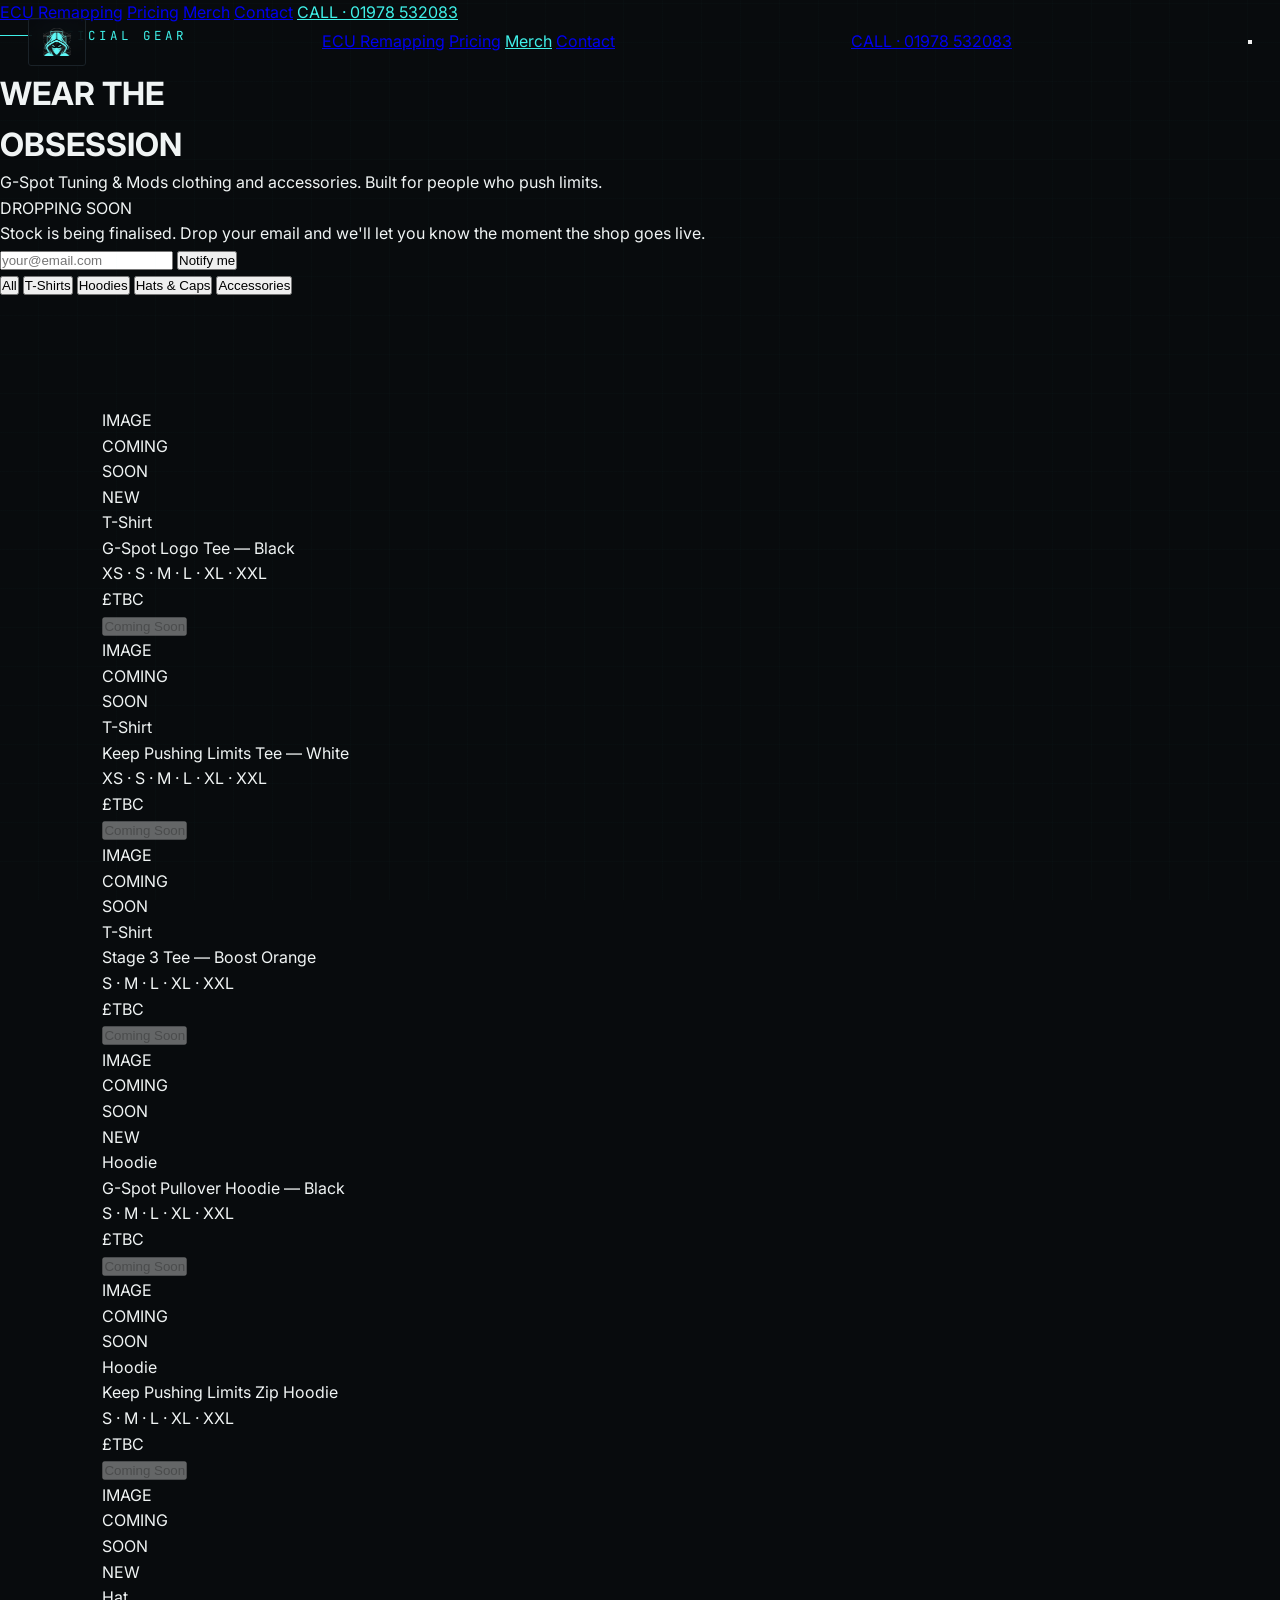
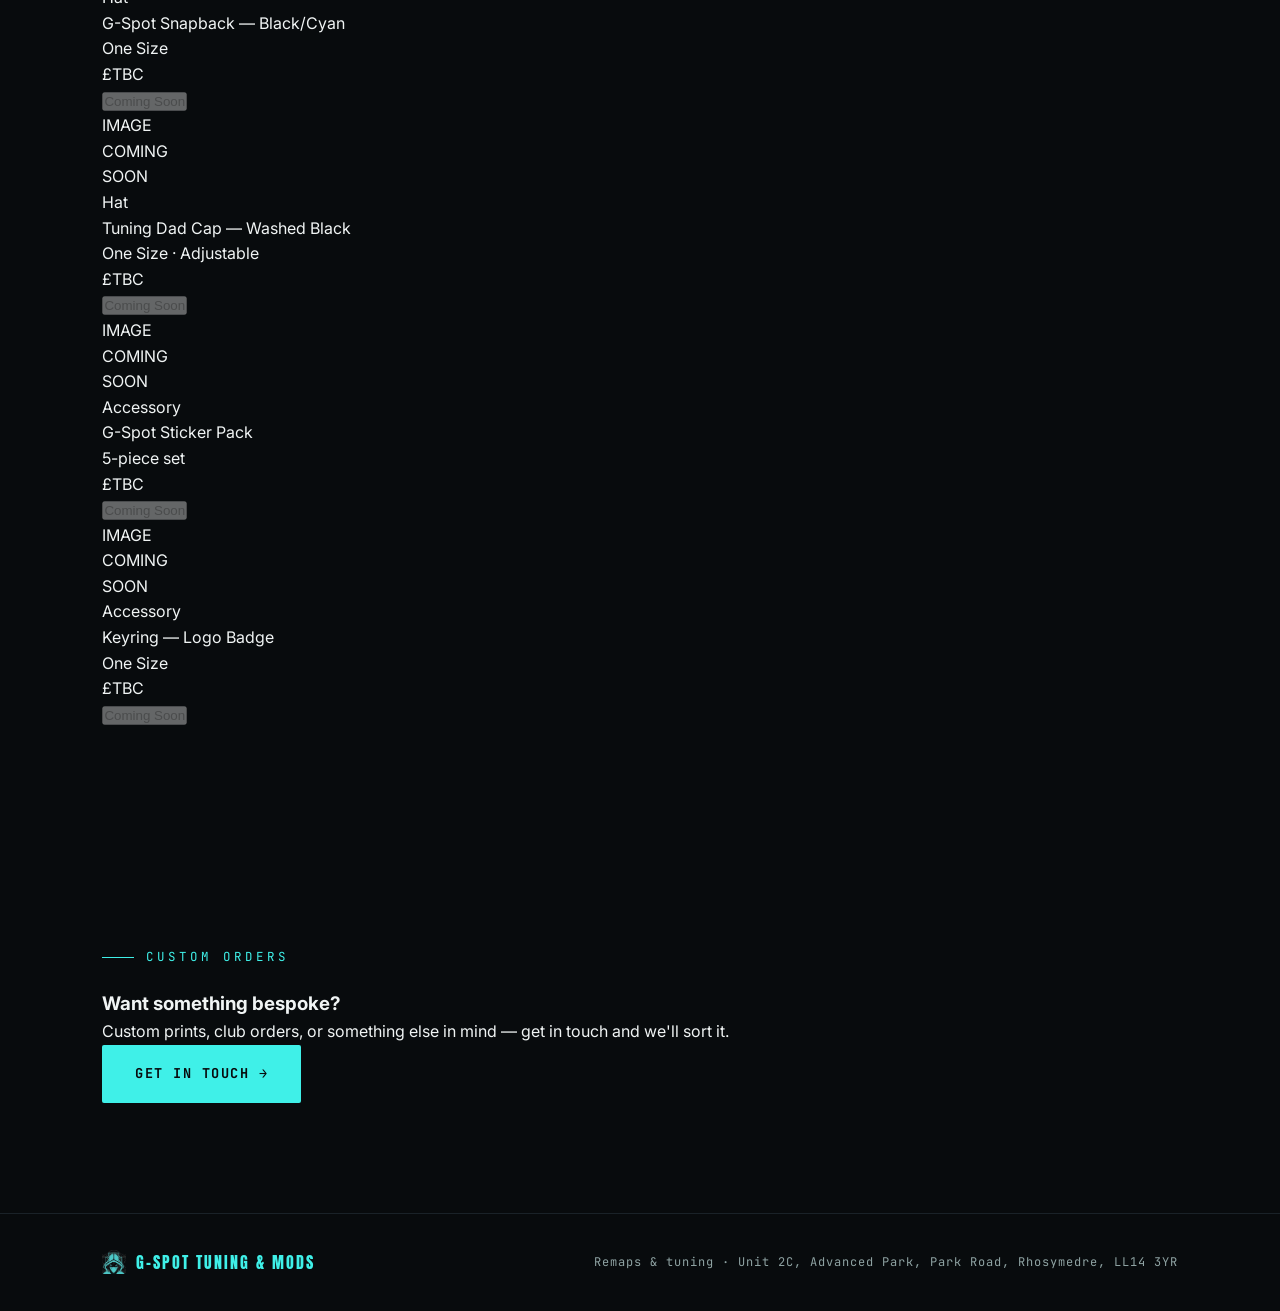
==== merch.html @ 0c3a31f1 "Front end update" ====
<!DOCTYPE html>
<html lang="en" class="">
<head>
<script>document.documentElement.classList.add('js');</script>
<meta charset="UTF-8">
<meta name="viewport" content="width=device-width, initial-scale=1.0">
<title>Merch — G-Spot Tuning & Mods</title>
<meta name="description" content="Official G-Spot Tuning & Mods clothing and accessories. T-shirts, hoodies, hats and more.">

<link rel="preconnect" href="https://fonts.googleapis.com">
<link rel="preconnect" href="https://fonts.gstatic.com" crossorigin>
<link href="https://fonts.googleapis.com/css2?family=Anton&family=JetBrains+Mono:wght@400;500;700&family=Inter:wght@400;500;600;700;800&display=swap" rel="stylesheet">

<link rel="stylesheet" href="assets/site.css">
</head>
<body>

<!-- Signature boost gauge -->
<div class="gauge-wrap" id="gauge">
  <svg viewBox="0 0 100 100">
    <circle class="gauge-track" cx="50" cy="50" r="42" stroke-dasharray="198 264" stroke-dashoffset="0" transform="rotate(135 50 50)"/>
    <circle class="gauge-fill" id="gaugeFill" cx="50" cy="50" r="42" stroke-dasharray="198 264" stroke-dashoffset="198" transform="rotate(135 50 50)"/>
    <text x="50" y="48" class="gauge-needle-label" id="gaugeLabel">0%</text>
    <text x="50" y="62" class="gauge-sub">SCROLL</text>
  </svg>
</div>

<!-- Top bar -->
<div class="topbar">
  <a href="index.html" class="mark"><img src="assets/logo-icon.png" alt=""><span class="word">G<span>-</span>SPOT</span></a>
  <nav class="topnav">
    <a href="remapping.html">ECU Remapping</a>
    <a href="index.html#pricing">Pricing</a>
    <a href="merch.html" style="color:var(--cyan)">Merch</a>
    <a href="index.html#contact">Contact</a>
  </nav>
  <a href="tel:01978532083" class="call">CALL · 01978 532083</a>
  <button class="burger" id="burger" aria-label="Menu" aria-expanded="false">
    <span></span><span></span><span></span>
  </button>
</div>
<nav class="mobile-menu" id="mobile-menu">
  <a href="remapping.html">ECU Remapping</a>
  <a href="index.html#pricing">Pricing</a>
  <a href="merch.html">Merch</a>
  <a href="index.html#contact">Contact</a>
  <a href="tel:01978532083" style="color:var(--cyan)">CALL · 01978 532083</a>
</nav>

<!-- Page hero -->
<header class="merch-hero">
  <div class="hero-bg"></div>
  <div class="hero-grid"></div>
  <div class="merch-hero-content">
    <div class="eyebrow">Official Gear</div>
    <h1>WEAR THE<br><span class="accent">OBSESSION</span></h1>
    <p>G-Spot Tuning &amp; Mods clothing and accessories. Built for people who push limits.</p>
  </div>
  <!-- Coming soon banner -->
  <div class="merch-coming-soon">
    <span class="cs-pill">DROPPING SOON</span>
    <p>Stock is being finalised. Drop your email and we'll let you know the moment the shop goes live.</p>
    <form class="cs-form" id="notifyForm">
      <input type="email" placeholder="your@email.com" required id="notifyEmail">
      <button type="submit">Notify me</button>
    </form>
    <p class="cs-confirm" id="csConfirm" style="display:none">✓ You're on the list.</p>
  </div>
</header>

<!-- Filter bar -->
<div class="merch-filters reveal">
  <button class="mf-btn active" data-filter="all">All</button>
  <button class="mf-btn" data-filter="tshirt">T-Shirts</button>
  <button class="mf-btn" data-filter="hoodie">Hoodies</button>
  <button class="mf-btn" data-filter="hat">Hats &amp; Caps</button>
  <button class="mf-btn" data-filter="accessory">Accessories</button>
</div>

<!-- Product grid -->
<section class="merch-grid-wrap">
  <div class="merch-grid">

    <!-- T-SHIRTS -->
    <div class="merch-card reveal" data-cat="tshirt">
      <div class="merch-img">
        <div class="merch-img-placeholder">
          <span>IMAGE<br>COMING<br>SOON</span>
        </div>
        <div class="merch-badge">NEW</div>
      </div>
      <div class="merch-info">
        <div class="merch-cat">T-Shirt</div>
        <div class="merch-name">G-Spot Logo Tee — Black</div>
        <div class="merch-sizes">XS · S · M · L · XL · XXL</div>
        <div class="merch-footer">
          <div class="merch-price">£TBC</div>
          <button class="merch-btn" disabled>Coming Soon</button>
        </div>
      </div>
    </div>

    <div class="merch-card reveal" data-cat="tshirt">
      <div class="merch-img">
        <div class="merch-img-placeholder">
          <span>IMAGE<br>COMING<br>SOON</span>
        </div>
      </div>
      <div class="merch-info">
        <div class="merch-cat">T-Shirt</div>
        <div class="merch-name">Keep Pushing Limits Tee — White</div>
        <div class="merch-sizes">XS · S · M · L · XL · XXL</div>
        <div class="merch-footer">
          <div class="merch-price">£TBC</div>
          <button class="merch-btn" disabled>Coming Soon</button>
        </div>
      </div>
    </div>

    <div class="merch-card reveal" data-cat="tshirt">
      <div class="merch-img">
        <div class="merch-img-placeholder">
          <span>IMAGE<br>COMING<br>SOON</span>
        </div>
      </div>
      <div class="merch-info">
        <div class="merch-cat">T-Shirt</div>
        <div class="merch-name">Stage 3 Tee — Boost Orange</div>
        <div class="merch-sizes">S · M · L · XL · XXL</div>
        <div class="merch-footer">
          <div class="merch-price">£TBC</div>
          <button class="merch-btn" disabled>Coming Soon</button>
        </div>
      </div>
    </div>

    <!-- HOODIES -->
    <div class="merch-card reveal" data-cat="hoodie">
      <div class="merch-img">
        <div class="merch-img-placeholder">
          <span>IMAGE<br>COMING<br>SOON</span>
        </div>
        <div class="merch-badge">NEW</div>
      </div>
      <div class="merch-info">
        <div class="merch-cat">Hoodie</div>
        <div class="merch-name">G-Spot Pullover Hoodie — Black</div>
        <div class="merch-sizes">S · M · L · XL · XXL</div>
        <div class="merch-footer">
          <div class="merch-price">£TBC</div>
          <button class="merch-btn" disabled>Coming Soon</button>
        </div>
      </div>
    </div>

    <div class="merch-card reveal" data-cat="hoodie">
      <div class="merch-img">
        <div class="merch-img-placeholder">
          <span>IMAGE<br>COMING<br>SOON</span>
        </div>
      </div>
      <div class="merch-info">
        <div class="merch-cat">Hoodie</div>
        <div class="merch-name">Keep Pushing Limits Zip Hoodie</div>
        <div class="merch-sizes">S · M · L · XL · XXL</div>
        <div class="merch-footer">
          <div class="merch-price">£TBC</div>
          <button class="merch-btn" disabled>Coming Soon</button>
        </div>
      </div>
    </div>

    <!-- HATS -->
    <div class="merch-card reveal" data-cat="hat">
      <div class="merch-img">
        <div class="merch-img-placeholder">
          <span>IMAGE<br>COMING<br>SOON</span>
        </div>
        <div class="merch-badge">NEW</div>
      </div>
      <div class="merch-info">
        <div class="merch-cat">Hat</div>
        <div class="merch-name">G-Spot Snapback — Black/Cyan</div>
        <div class="merch-sizes">One Size</div>
        <div class="merch-footer">
          <div class="merch-price">£TBC</div>
          <button class="merch-btn" disabled>Coming Soon</button>
        </div>
      </div>
    </div>

    <div class="merch-card reveal" data-cat="hat">
      <div class="merch-img">
        <div class="merch-img-placeholder">
          <span>IMAGE<br>COMING<br>SOON</span>
        </div>
      </div>
      <div class="merch-info">
        <div class="merch-cat">Hat</div>
        <div class="merch-name">Tuning Dad Cap — Washed Black</div>
        <div class="merch-sizes">One Size · Adjustable</div>
        <div class="merch-footer">
          <div class="merch-price">£TBC</div>
          <button class="merch-btn" disabled>Coming Soon</button>
        </div>
      </div>
    </div>

    <!-- ACCESSORIES -->
    <div class="merch-card reveal" data-cat="accessory">
      <div class="merch-img">
        <div class="merch-img-placeholder">
          <span>IMAGE<br>COMING<br>SOON</span>
        </div>
      </div>
      <div class="merch-info">
        <div class="merch-cat">Accessory</div>
        <div class="merch-name">G-Spot Sticker Pack</div>
        <div class="merch-sizes">5-piece set</div>
        <div class="merch-footer">
          <div class="merch-price">£TBC</div>
          <button class="merch-btn" disabled>Coming Soon</button>
        </div>
      </div>
    </div>

    <div class="merch-card reveal" data-cat="accessory">
      <div class="merch-img">
        <div class="merch-img-placeholder">
          <span>IMAGE<br>COMING<br>SOON</span>
        </div>
      </div>
      <div class="merch-info">
        <div class="merch-cat">Accessory</div>
        <div class="merch-name">Keyring — Logo Badge</div>
        <div class="merch-sizes">One Size</div>
        <div class="merch-footer">
          <div class="merch-price">£TBC</div>
          <button class="merch-btn" disabled>Coming Soon</button>
        </div>
      </div>
    </div>

  </div>
</section>

<!-- Bottom CTA -->
<section class="merch-cta-strip reveal">
  <div class="merch-cta-inner">
    <div>
      <div class="eyebrow">Custom orders</div>
      <h3>Want something <span class="accent">bespoke?</span></h3>
      <p>Custom prints, club orders, or something else in mind — get in touch and we'll sort it.</p>
    </div>
    <a href="index.html#contact" class="btn btn-primary">Get in touch →</a>
  </div>
</section>

<footer>
  <div class="mark"><img src="assets/logo-icon.png" alt="">G-SPOT TUNING &amp; MODS</div>
  <div>Remaps &amp; tuning · Unit 2C, Advanced Park, Park Road, Rhosymedre, LL14 3YR</div>
</footer>

<script src="assets/site.js"></script>
<script>
  // Filter buttons
  const filterBtns = document.querySelectorAll('.mf-btn');
  const cards = document.querySelectorAll('.merch-card');
  filterBtns.forEach(btn => {
    btn.addEventListener('click', () => {
      filterBtns.forEach(b => b.classList.remove('active'));
      btn.classList.add('active');
      const f = btn.dataset.filter;
      cards.forEach(card => {
        card.style.display = (f === 'all' || card.dataset.cat === f) ? '' : 'none';
      });
    });
  });

  // Notify form
  const form = document.getElementById('notifyForm');
  if(form){
    form.addEventListener('submit', e => {
      e.preventDefault();
      form.style.display = 'none';
      document.getElementById('csConfirm').style.display = 'block';
    });
  }
</script>
</body>
</html>
---- assets/site.css ----
:root{
    --void:#080b0d;
    --panel:#0e1419;
    --panel-edge:#1a2228;
    --cyan:#3ff0e8;
    --cyan-dim:#1f4d4a;
    --boost:#ff4429;
    --ink:#f0f4f4;
    --ink-dim:#8fa3a3;
    --display: 'Anton', sans-serif;
    --body: 'Inter', sans-serif;
    --mono: 'JetBrains Mono', monospace;
  }

  *{ margin:0; padding:0; box-sizing:border-box; }

  html{ scroll-behavior:smooth; }

  body{
    background:var(--void);
    color:var(--ink);
    font-family:var(--body);
    line-height:1.6;
    overflow-x:hidden;
  }

  /* ===== Boost gauge — fixed, signature element ===== */
  .gauge-wrap{
    position:fixed;
    top:50%;
    right:24px;
    transform:translateY(-50%);
    width:88px;
    height:88px;
    z-index:50;
    pointer-events:none;
    opacity:0;
    transition:opacity .6s ease;
  }
  .gauge-wrap.show{ opacity:1; }
  .gauge-wrap svg{ width:100%; height:100%; }
  .gauge-track{ fill:none; stroke:var(--panel-edge); stroke-width:6; }
  .gauge-fill{ fill:none; stroke:var(--cyan); stroke-width:6; stroke-linecap:round;
    transition: stroke-dashoffset .25s linear, stroke .25s linear; }
  .gauge-needle-label{
    fill:var(--ink); font-family:var(--mono); font-size:14px; font-weight:700;
    text-anchor:middle; dominant-baseline:central;
  }
  .gauge-sub{
    fill:var(--ink-dim); font-family:var(--mono); font-size:6px;
    text-anchor:middle; letter-spacing:1px;
  }
  @media (max-width:880px){ .gauge-wrap{ display:none; } }

  /* ===== Top bar — logo + status chip only, nav links removed ===== */
  .topbar{
    position:fixed; top:0; left:0; right:0; z-index:100;
    display:flex; align-items:center; justify-content:space-between;
    padding:18px 28px;
    pointer-events:none; /* children opt back in */
  }
  .topbar .mark{
    font-family:var(--display);
    font-size:1.1rem;
    letter-spacing:1px;
    color:var(--ink);
    text-decoration:none;
    display:flex;
    align-items:center;
    justify-content:center;
    gap:0;
    pointer-events:auto;
    background:rgba(8,11,13,.78);
    border:1px solid var(--panel-edge);
    backdrop-filter:blur(10px);
    border-radius:3px;
    padding:9px 14px;
  }
  .topbar .mark img{
    width:28px;
    height:28px;
    display:block;
    flex-shrink:0;
  }
  .topbar .mark .word{ display:none; }

  .status-chip{
    pointer-events:auto;
    display:flex;
    align-items:center;
    gap:10px;
    background:rgba(8,11,13,.78);
    border:1px solid var(--panel-edge);
    backdrop-filter:blur(10px);
    border-radius:3px;
    padding:9px 16px;
    font-family:var(--mono);
    font-size:.72rem;
    letter-spacing:.5px;
    color:var(--ink-dim);
    white-space:nowrap;
  }
  .status-chip .dot{
    width:7px; height:7px; border-radius:50%;
    background:var(--cyan);
    box-shadow:0 0 8px var(--cyan);
    flex-shrink:0;
  }
  .status-chip strong{ color:var(--ink); font-weight:600; }
  @media (max-width:640px){
    .status-chip .full{ display:none; }
  }

  /* ===== Explore pill — fixed bottom-center trigger ===== */
  .explore-pill{
    position:fixed;
    bottom:28px;
    left:50%;
    transform:translateX(-50%);
    z-index:210;
    display:flex;
    align-items:center;
    gap:14px;
    background:var(--cyan);
    color:var(--void);
    border:none;
    font-family:var(--mono);
    font-weight:700;
    font-size:.82rem;
    letter-spacing:1.5px;
    text-transform:uppercase;
    padding:15px 14px 15px 24px;
    border-radius:2px;
    cursor:pointer;
    transition:background .2s ease, transform .2s ease;
  }
  .explore-pill:hover{ background:#7ffaf4; }
  .explore-pill .ico{
    width:30px; height:30px;
    display:flex; align-items:center; justify-content:center;
    background:rgba(8,11,13,.15);
    border-radius:1px;
    flex-shrink:0;
  }
  .explore-pill .ico svg{ width:16px; height:16px; }
  .explore-pill .ico .icon-close{ display:none; }
  body.nav-open .explore-pill{ background:var(--ink); }
  body.nav-open .explore-pill .ico{ background:rgba(8,11,13,.08); }
  body.nav-open .explore-pill .icon-bars{ display:none; }
  body.nav-open .explore-pill .icon-close{ display:block; }
  body.nav-open .explore-pill .pill-label-open{ display:none; }
  body.nav-open .explore-pill .pill-label-close{ display:inline; }
  .explore-pill .pill-label-close{ display:none; }

  .explore-call{
    position:fixed;
    bottom:28px;
    right:28px;
    z-index:200;
    font-family:var(--mono);
    font-size:.78rem;
    color:var(--ink-dim);
    text-decoration:none;
    letter-spacing:.5px;
    border-bottom:1px solid transparent;
    transition:.2s;
    pointer-events:auto;
  }
  .explore-call:hover{ color:var(--cyan); border-color:var(--cyan); }
  body.nav-open .explore-call{ opacity:0; pointer-events:none; }

  @media (max-width:640px){
    .explore-call{ display:none; }
    .explore-pill{ bottom:0; left:0; right:0; transform:none; width:100%;
      border-radius:0; justify-content:space-between; padding:20px 24px; }
  }

  /* ===== Explore overlay — full-screen dashboard nav ===== */
  .explore-overlay{
    position:fixed; inset:0; z-index:200;
    background:rgba(8,11,13,.4);
    backdrop-filter:blur(18px) saturate(1.1);
    opacity:0;
    visibility:hidden;
    transition:opacity .4s ease, visibility .4s ease;
    overflow-y:auto;
    padding:100px 8vw 120px;
  }
  body.nav-open .explore-overlay{ opacity:1; visibility:visible; }
  body.nav-open{ overflow:hidden; }

  .explore-grid{
    max-width:1180px;
    margin:0 auto;
    display:grid;
    grid-template-columns: 1.6fr 1fr;
    gap:18px;
  }
  .explore-main{
    display:grid;
    grid-template-rows:auto auto;
    gap:18px;
  }
  .explore-card{
    position:relative;
    border:1px solid var(--panel-edge);
    border-radius:4px;
    overflow:hidden;
    text-decoration:none;
    display:block;
    min-height:260px;
    background:var(--panel);
    transform:translateY(18px);
    opacity:0;
    transition:transform .4s ease, opacity .4s ease, border-color .25s ease;
  }
  body.nav-open .explore-card{ transform:translateY(0); opacity:1; }
  .explore-card:nth-child(1){ transition-delay:.05s; }
  .explore-card:nth-child(2){ transition-delay:.12s; }
  .explore-card .bg{
    position:absolute; inset:0;
    background-size:cover;
    background-position:center;
    filter:grayscale(.25) contrast(1.05) brightness(.75);
    transition:transform .5s ease, filter .3s ease;
  }
  .explore-card:hover .bg{ transform:scale(1.05); filter:grayscale(.1) brightness(.65); }
  .explore-card::after{
    content:'';
    position:absolute; inset:0;
    background:linear-gradient(180deg, rgba(8,11,13,.1) 30%, rgba(8,11,13,.92));
  }
  .explore-card-body{
    position:absolute; left:0; right:0; bottom:0; z-index:2;
    padding:26px 28px;
  }
  .explore-card-tag{
    font-family:var(--mono); font-size:.68rem; letter-spacing:2px;
    color:var(--cyan); text-transform:uppercase; margin-bottom:8px; display:block;
  }
  .explore-card h3{
    font-family:var(--display); font-size:1.7rem; text-transform:uppercase;
    letter-spacing:.5px; line-height:1.05; margin-bottom:8px;
    display:flex; align-items:center; gap:10px;
  }
  .explore-card h3 svg{ width:18px; height:18px; flex-shrink:0; opacity:.85; }
  .explore-card p{ color:var(--ink-dim); font-size:.88rem; max-width:380px; }
  .explore-card.primary{ min-height:340px; }
  .explore-card.primary h3{ font-size:2.1rem; }

  .explore-row{
    display:grid;
    grid-template-columns:1fr 1fr;
    gap:18px;
  }

  .explore-side{
    display:flex;
    flex-direction:column;
    gap:18px;
  }
  .explore-social{
    display:flex; gap:10px;
  }
  .explore-social a{
    width:42px; height:42px;
    border:1px solid var(--panel-edge);
    border-radius:3px;
    display:flex; align-items:center; justify-content:center;
    color:var(--ink-dim);
    text-decoration:none;
    transition:.2s;
  }
  .explore-social a svg{ width:18px; height:18px; }
  .explore-social a:hover{ color:var(--cyan); border-color:var(--cyan-dim); }

  .explore-info-card{
    border:1px solid var(--panel-edge);
    background:var(--panel);
    border-radius:4px;
    padding:22px 24px;
    flex:1;
    transform:translateY(18px);
    opacity:0;
    transition:transform .4s ease, opacity .4s ease;
  }
  body.nav-open .explore-info-card{ transform:translateY(0); opacity:1; transition-delay:.18s; }
  .explore-info-card .eyebrow-sm{
    font-family:var(--mono); font-size:.68rem; letter-spacing:2px;
    color:var(--ink-dim); text-transform:uppercase; margin-bottom:10px; display:block;
  }
  .explore-info-card h4{
    font-family:var(--display); font-size:1.3rem; text-transform:uppercase;
    margin-bottom:10px; letter-spacing:.3px;
  }
  .explore-info-card p{ color:var(--ink-dim); font-size:.85rem; margin-bottom:18px; }
  .explore-info-card .btn-primary{
    width:100%; justify-content:center; padding:13px 0; font-size:.78rem;
  }

  .explore-quicklinks{
    display:grid;
    grid-template-columns:repeat(3, 1fr);
    gap:10px;
    transform:translateY(18px);
    opacity:0;
    transition:transform .4s ease, opacity .4s ease;
    transition-delay:.24s;
  }
  body.nav-open .explore-quicklinks{ transform:translateY(0); opacity:1; }
  .explore-quicklinks a{
    border:1px solid var(--panel-edge);
    background:var(--panel);
    border-radius:3px;
    padding:16px 14px;
    text-decoration:none;
    color:var(--ink);
    font-family:var(--mono);
    font-size:.74rem;
    letter-spacing:.5px;
    text-transform:uppercase;
    display:flex; flex-direction:column; gap:10px;
    transition:.2s;
  }
  .explore-quicklinks a svg{ width:18px; height:18px; color:var(--cyan); }
  .explore-quicklinks a:hover{ border-color:var(--cyan-dim); background:#121a20; }

  @media (max-width:880px){
    .explore-overlay{ padding:90px 6vw 140px; }
    .explore-grid{ grid-template-columns:1fr; }
    .explore-row{ grid-template-columns:1fr; }
    .explore-card{ min-height:200px; }
    .explore-card.primary{ min-height:240px; }
  }

  @media (prefers-reduced-motion: reduce){
    .explore-card, .explore-info-card, .explore-quicklinks{ transition:none !important; transform:none !important; opacity:1 !important; }
  }

  /* ===== Hero ===== */
  .hero{
    position:relative;
    min-height:100vh;
    display:flex;
    align-items:center;
    padding:120px 8vw 80px;
    overflow:hidden;
  }
  .hero-bg{
    position:absolute; inset:0;
    background-image:url('assets/hero-skyline.jpg');
    background-size:180%;
    background-position:75% 70%;
    opacity:.22;
    filter:grayscale(.3) contrast(1.1) brightness(.9);
  }
  .hero::after{
    content:'';
    position:absolute; inset:0;
    background:linear-gradient(100deg, var(--void) 38%, rgba(8,11,13,.55) 62%, rgba(8,11,13,.15) 100%);
  }
  .hero-grid{
    position:absolute; inset:0;
    background-image:
      repeating-linear-gradient(0deg, transparent, transparent 38px, rgba(63,240,232,.025) 39px),
      repeating-linear-gradient(90deg, transparent, transparent 38px, rgba(63,240,232,.025) 39px);
    pointer-events:none;
  }
  .hero-mark{
    position:absolute;
    bottom:-8%;
    right:-4%;
    width:min(34vw, 420px);
    height:min(34vw, 420px);
    opacity:.06;
    z-index:1;
    pointer-events:none;
  }
  @media (max-width:880px){ .hero-mark{ display:none; } }

  /* ===== Speed lines — motion signature ===== */
  .speed-lines{
    position:absolute;
    inset:0;
    overflow:hidden;
    pointer-events:none;
    z-index:1;
  }
  .speed-line{
    position:absolute;
    height:1px;
    width:140px;
    background:linear-gradient(90deg, transparent, var(--cyan), transparent);
    opacity:0;
    animation: streak 3.2s ease-in infinite;
  }
  .speed-line.fast{ animation-duration: 1.8s; background:linear-gradient(90deg, transparent, var(--boost), transparent); }
  .speed-line.slow{ animation-duration: 4.6s; width:220px; }

  @keyframes streak{
    0%{ transform:translateX(-200px); opacity:0; }
    8%{ opacity:.55; }
    35%{ opacity:.25; }
    60%{ opacity:0; }
    100%{ transform:translateX(calc(100vw + 200px)); opacity:0; }
  }

  @media (prefers-reduced-motion: reduce){
    .speed-line{ display:none; }
  }
  .hero-content{ position:relative; z-index:2; max-width:680px; }
  .eyebrow{
    font-family:var(--mono);
    font-size:.78rem;
    letter-spacing:4px;
    color:var(--cyan);
    text-transform:uppercase;
    display:flex; align-items:center; gap:12px;
    margin-bottom:22px;
  }
  .eyebrow::before{
    content:'';
    display:inline-block;
    width:32px; height:1px;
    background:var(--cyan);
  }
  .hero h1{
    font-family:var(--display);
    font-size:clamp(3.2rem, 9vw, 7rem);
    line-height:0.98;
    letter-spacing:1px;
    text-transform:uppercase;
    margin-bottom:24px;
  }
  .hero h1 .accent{ color:var(--cyan); }
  .hero p{
    font-size:1.05rem;
    color:var(--ink-dim);
    max-width:480px;
    margin-bottom:38px;
  }
  .hero-ctas{ display:flex; gap:16px; flex-wrap:wrap; }
  .btn{
    font-family:var(--mono);
    font-weight:700;
    font-size:.85rem;
    letter-spacing:1.5px;
    text-transform:uppercase;
    padding:17px 32px;
    border-radius:2px;
    text-decoration:none;
    display:inline-flex;
    align-items:center;
    gap:10px;
    transition:.2s;
    border:1px solid transparent;
  }
  .btn-primary{ background:var(--cyan); color:var(--void); }
  .btn-primary:hover{ background:#7ffaf4; transform:translateY(-2px); }
  .btn-ghost{ border-color:rgba(240,244,244,.2); color:var(--ink); }
  .btn-ghost:hover{ border-color:var(--cyan); color:var(--cyan); }

  .hero-readout{
    position:absolute; bottom:48px; left:8vw; z-index:2;
    display:flex; gap:36px; flex-wrap:wrap;
  }
  .readout-item{ font-family:var(--mono); }
  .readout-item .num{ font-size:1.6rem; color:var(--cyan); font-weight:700; display:block; margin-bottom:4px; }
  .readout-item .lbl{ font-size:.7rem; color:var(--ink-dim); letter-spacing:2px; text-transform:uppercase; display:block; }

  @media (max-width:720px){
    .hero{ padding:100px 6vw 60px; align-items:flex-start; padding-top:140px;}
    .hero-readout{ position:static; margin-top:48px; left:0; }
  }

  /* ===== Section frame ===== */
  section{ position:relative; padding:110px 8vw; }
  .section-head{ margin-bottom:64px; max-width:640px; }
  .section-head .eyebrow{ margin-bottom:18px; }
  .section-head h2{
    font-family:var(--display);
    font-size:clamp(2.2rem, 5vw, 4rem);
    text-transform:uppercase;
    line-height:1.05;
    letter-spacing:.5px;
  }
  .section-head h2 .accent{ color:var(--cyan); }
  .section-head .lede{
    margin-top:18px;
    color:var(--ink-dim);
    font-size:1.02rem;
    max-width:540px;
  }

  /* ===== Divider — diagonal tick, echoing the brand artwork ===== */
  .divider{
    height:64px;
    width:100%;
    position:relative;
    overflow:hidden;
  }
  .divider svg{ width:100%; height:100%; display:block; }
  .divider polyline{
    animation: chevron-pulse 2.4s ease-in-out infinite;
  }
  .divider polyline:nth-child(3){ animation-delay:.15s; }
  .divider polyline:nth-child(4){ animation-delay:.3s; }
  @keyframes chevron-pulse{
    0%, 100%{ transform:translateX(0); }
    50%{ transform:translateX(10px); }
  }
  @media (prefers-reduced-motion: reduce){
    .divider polyline{ animation:none; }
  }

  /* ===== Services — dyno sheet ===== */
  .dyno-sheet{
    border:1px solid var(--panel-edge);
    background:var(--panel);
    border-radius:4px;
    overflow:hidden;
  }
  .dyno-row{
    display:grid;
    grid-template-columns:1fr auto;
    align-items:baseline;
    gap:24px;
    padding:26px 32px;
    border-bottom:1px dashed var(--panel-edge);
    transition: padding-left .25s ease, background .25s ease;
  }
  .dyno-row:hover{
    padding-left:44px;
    background:rgba(63,240,232,.03);
  }
  .dyno-row:last-child{ border-bottom:none; }
  .dyno-row .label{
    font-size:1.05rem;
    font-weight:600;
  }
  .dyno-row .label small{
    display:block;
    font-family:var(--mono);
    font-size:.75rem;
    color:var(--ink-dim);
    font-weight:400;
    margin-top:4px;
    letter-spacing:.5px;
  }
  .dyno-row .price{
    font-family:var(--mono);
    font-size:1.4rem;
    font-weight:700;
    color:var(--cyan);
    white-space:nowrap;
  }
  .dyno-row.featured{
    background:linear-gradient(90deg, rgba(63,240,232,.06), transparent);
    position:relative;
  }
  .dyno-row.featured::before{
    content:'BEST VALUE';
    position:absolute;
    top:-1px; right:32px;
    font-family:var(--mono);
    font-size:.62rem;
    letter-spacing:2px;
    color:var(--void);
    background:var(--cyan);
    padding:4px 10px;
    border-radius:0 0 3px 3px;
  }
  .dyno-row.featured .price{ color:var(--boost); }
  .dyno-row.note .label{ font-style:italic; color:var(--ink-dim); font-weight:400; }
  .dyno-row.note .price{ color:var(--ink-dim); font-size:1rem; }

  .services-foot{
    margin-top:24px;
    font-family:var(--mono);
    font-size:.8rem;
    color:var(--ink-dim);
    letter-spacing:.5px;
  }
  .services-foot strong{ color:var(--cyan); }

  /* ===== Vehicle Finder / Viezu partner section ===== */
  .finder-grid{
    display:grid;
    grid-template-columns: 1fr 1.15fr;
    gap:48px;
    align-items:start;
  }
  .finder-intro .badge-row{
    display:flex;
    align-items:center;
    gap:12px;
    margin-bottom:20px;
  }
  .finder-intro .badge-row img{ width:36px; height:36px; opacity:.9; }
  .finder-intro .badge-row .partner-tag{
    font-family:var(--mono);
    font-size:.72rem;
    letter-spacing:1.5px;
    color:var(--cyan);
    text-transform:uppercase;
    border:1px solid var(--cyan-dim);
    padding:5px 12px;
    border-radius:2px;
  }
  .finder-intro p{ color:var(--ink-dim); margin-bottom:16px; font-size:.98rem; max-width:480px; }
  .finder-trust{
    display:grid;
    grid-template-columns:repeat(2, 1fr);
    gap:14px;
    margin-top:28px;
  }
  .finder-trust .trust-item{
    border:1px solid var(--panel-edge);
    border-radius:3px;
    padding:14px 16px;
    font-family:var(--mono);
    font-size:.78rem;
    color:var(--ink-dim);
    line-height:1.5;
  }
  .finder-trust .trust-item strong{
    display:block;
    color:var(--ink);
    font-family:var(--body);
    font-size:.92rem;
    font-weight:600;
    margin-bottom:2px;
  }

  .finder-card{
    background:var(--panel);
    border:1px solid var(--panel-edge);
    border-radius:4px;
    padding:36px;
  }
  .finder-card .finder-head{
    display:flex;
    justify-content:space-between;
    align-items:baseline;
    margin-bottom:24px;
    gap:12px;
    flex-wrap:wrap;
  }
  .finder-card .finder-head h3{
    font-family:var(--display);
    font-size:1.5rem;
    text-transform:uppercase;
    letter-spacing:.5px;
  }
  .finder-card .finder-head span{
    font-family:var(--mono);
    font-size:.7rem;
    color:var(--ink-dim);
    letter-spacing:1px;
  }
  .finder-fields{
    display:grid;
    grid-template-columns:1fr 1fr;
    gap:14px;
    margin-bottom:22px;
  }
  .finder-field{ display:flex; flex-direction:column; gap:7px; }
  .finder-field label{
    font-family:var(--mono);
    font-size:.68rem;
    letter-spacing:1.5px;
    text-transform:uppercase;
    color:var(--ink-dim);
  }
  .finder-field select,
  .finder-field input[type="text"]{
    appearance:none;
    background:var(--void);
    border:1px solid var(--panel-edge);
    color:var(--ink);
    font-family:var(--body);
    font-size:.92rem;
    padding:12px 14px;
    border-radius:2px;
    cursor:pointer;
    transition:border-color .2s ease;
  }
  .finder-field select{
    background-image:url("data:image/svg+xml,%3Csvg xmlns='http://www.w3.org/2000/svg' width='10' height='6'%3E%3Cpath d='M0 0l5 6 5-6z' fill='%233ff0e8'/%3E%3C/svg%3E");
    background-repeat:no-repeat;
    background-position:right 14px center;
  }
  .finder-field input[type="text"]{ cursor:text; }
  .finder-field input[type="text"]::placeholder{ color:var(--ink-dim); opacity:.6; }
  .finder-field select:focus,
  .finder-field input[type="text"]:focus{ outline:none; border-color:var(--cyan); }
  .finder-field select:disabled,
  .finder-field input[type="text"]:disabled{ opacity:.4; cursor:not-allowed; }

  .finder-submit{
    width:100%;
    font-family:var(--mono);
    font-weight:700;
    font-size:.85rem;
    letter-spacing:1.5px;
    text-transform:uppercase;
    padding:16px 0;
    border-radius:2px;
    border:none;
    background:var(--cyan);
    color:var(--void);
    cursor:pointer;
    transition:.2s;
  }
  .finder-submit:hover{ background:#7ffaf4; }
  .finder-submit:disabled{ opacity:.4; cursor:not-allowed; }

  .finder-note{
    margin-top:16px;
    font-family:var(--mono);
    font-size:.72rem;
    color:var(--ink-dim);
    line-height:1.6;
  }
  .finder-note a{ color:var(--cyan); text-decoration:none; }
  .finder-note a:hover{ text-decoration:underline; }

  @media (max-width:880px){
    .finder-grid{ grid-template-columns:1fr; gap:36px; }
    .finder-fields{ grid-template-columns:1fr; }
    .finder-trust{ grid-template-columns:1fr; }
  }

  /* ===== Showcase ===== */
  .showcase{
    display:grid;
    grid-template-columns: 1.3fr 1fr;
    gap:2px;
    border:1px solid var(--panel-edge);
    border-radius:4px;
    overflow:hidden;
  }
  .showcase-img{
    position:relative;
    min-height:480px;
  }
  .showcase-img .bg{
    position:absolute; inset:0;
    background-image:url('assets/m3-build-crop.jpg');
    background-size:cover;
    background-position:center 55%;
  }
  .showcase-img::after{
    content:'';
    position:absolute; inset:0;
    background:linear-gradient(180deg, transparent 50%, rgba(8,11,13,.9));
  }
  .showcase-img .tag{
    position:absolute; bottom:24px; left:24px; z-index:2;
    font-family:var(--mono);
    font-size:.75rem;
    letter-spacing:2px;
    color:var(--cyan);
    text-transform:uppercase;
  }
  .showcase-text{
    background:var(--panel);
    padding:48px;
    display:flex;
    flex-direction:column;
    justify-content:center;
  }
  .showcase-text h3{
    font-family:var(--display);
    font-size:clamp(2rem, 4vw, 3rem);
    text-transform:uppercase;
    line-height:1.05;
    margin-bottom:20px;
  }
  .showcase-text h3 .accent{ color:var(--cyan); }
  .showcase-text p{ color:var(--ink-dim); margin-bottom:14px; font-size:.98rem; }
  .showcase-tagline{
    margin-top:18px;
    font-family:var(--mono);
    font-size:.78rem;
    letter-spacing:2px;
    color:var(--boost);
    text-transform:uppercase;
  }

  @media (max-width:880px){
    .showcase{ grid-template-columns:1fr; }
    .showcase-img{ min-height:320px; }
  }

  /* ===== Process ===== */
  .process-grid{
    display:grid;
    grid-template-columns:repeat(3, 1fr);
    gap:1px;
    background:var(--panel-edge);
    border:1px solid var(--panel-edge);
    border-radius:4px;
    overflow:hidden;
  }
  .process-step{
    background:var(--panel);
    padding:40px 32px;
    transition: transform .25s ease, background .25s ease;
  }
  .process-step:hover{
    transform:translateX(6px);
    background:#121a20;
  }
  .process-step .step-id{
    font-family:var(--mono);
    font-size:.75rem;
    color:var(--cyan);
    letter-spacing:2px;
    margin-bottom:18px;
    display:block;
  }
  .process-step h4{
    font-family:var(--display);
    font-size:1.4rem;
    text-transform:uppercase;
    margin-bottom:12px;
    letter-spacing:.5px;
  }
  .process-step p{ color:var(--ink-dim); font-size:.92rem; }

  @media (max-width:880px){
    .process-grid{ grid-template-columns:1fr; }
  }

  /* ===== Contact ===== */
  .contact-wrap{
    display:grid;
    grid-template-columns:1.1fr 1fr;
    gap:64px;
    align-items:start;
  }
  .contact-card{
    border:1px solid var(--panel-edge);
    background:var(--panel);
    border-radius:4px;
    padding:40px;
  }
  .contact-row{
    display:flex;
    gap:18px;
    align-items:flex-start;
    padding:18px 0;
    border-bottom:1px solid var(--panel-edge);
  }
  .contact-row:last-child{ border-bottom:none; }
  .contact-row .icon{
    width:40px; height:40px;
    border:1px solid var(--cyan-dim);
    border-radius:2px;
    display:flex; align-items:center; justify-content:center;
    flex-shrink:0;
    color:var(--cyan);
    font-family:var(--mono);
    font-weight:700;
  }
  .contact-row .info .k{
    font-family:var(--mono);
    font-size:.7rem;
    letter-spacing:2px;
    color:var(--ink-dim);
    text-transform:uppercase;
    margin-bottom:6px;
  }
  .contact-row .info .v{ font-size:1.05rem; font-weight:600; }
  .contact-row .info .v a{ color:var(--ink); text-decoration:none; }
  .contact-row .info .v a:hover{ color:var(--cyan); }
  .contact-row .info .v small{
    display:block; font-weight:400; color:var(--ink-dim); font-size:.85rem; margin-top:2px;
  }

  .contact-cta h2{
    font-family:var(--display);
    font-size:clamp(2.2rem, 5vw, 3.6rem);
    text-transform:uppercase;
    line-height:1.05;
    margin-bottom:22px;
  }
  .contact-cta h2 .accent{ color:var(--cyan); }
  .contact-cta p{ color:var(--ink-dim); margin-bottom:32px; max-width:440px; }
  .contact-cta .btn-primary{ background:var(--boost); color:var(--void); }
  .contact-cta .btn-primary:hover{ background:#ff7a64; }

  @media (max-width:880px){
    .contact-wrap{ grid-template-columns:1fr; gap:48px; }
  }

  /* ===== Footer ===== */
  footer{
    border-top:1px solid var(--panel-edge);
    padding:36px 8vw;
    display:flex;
    justify-content:space-between;
    align-items:center;
    flex-wrap:wrap;
    gap:16px;
    font-family:var(--mono);
    font-size:.75rem;
    color:var(--ink-dim);
    letter-spacing:1px;
  }
  footer .mark{
    color:var(--cyan);
    font-family:var(--display);
    font-size:1rem;
    letter-spacing:2px;
    display:flex;
    align-items:center;
    gap:10px;
  }
  footer .mark img{ width:24px; height:24px; opacity:.8; }

  /* Reveal on scroll — progressive enhancement only */
  .js .reveal{
    opacity:0;
    transform:translateY(28px);
    transition:opacity .7s ease, transform .7s ease;
  }
  .js .reveal.in{ opacity:1; transform:translateY(0); }

  /* Focus visibility */
  a:focus-visible, button:focus-visible{
    outline:2px solid var(--cyan);
    outline-offset:3px;
  }

  @media (prefers-reduced-motion: reduce){
    *{ transition:none !important; scroll-behavior:auto !important; }
  }
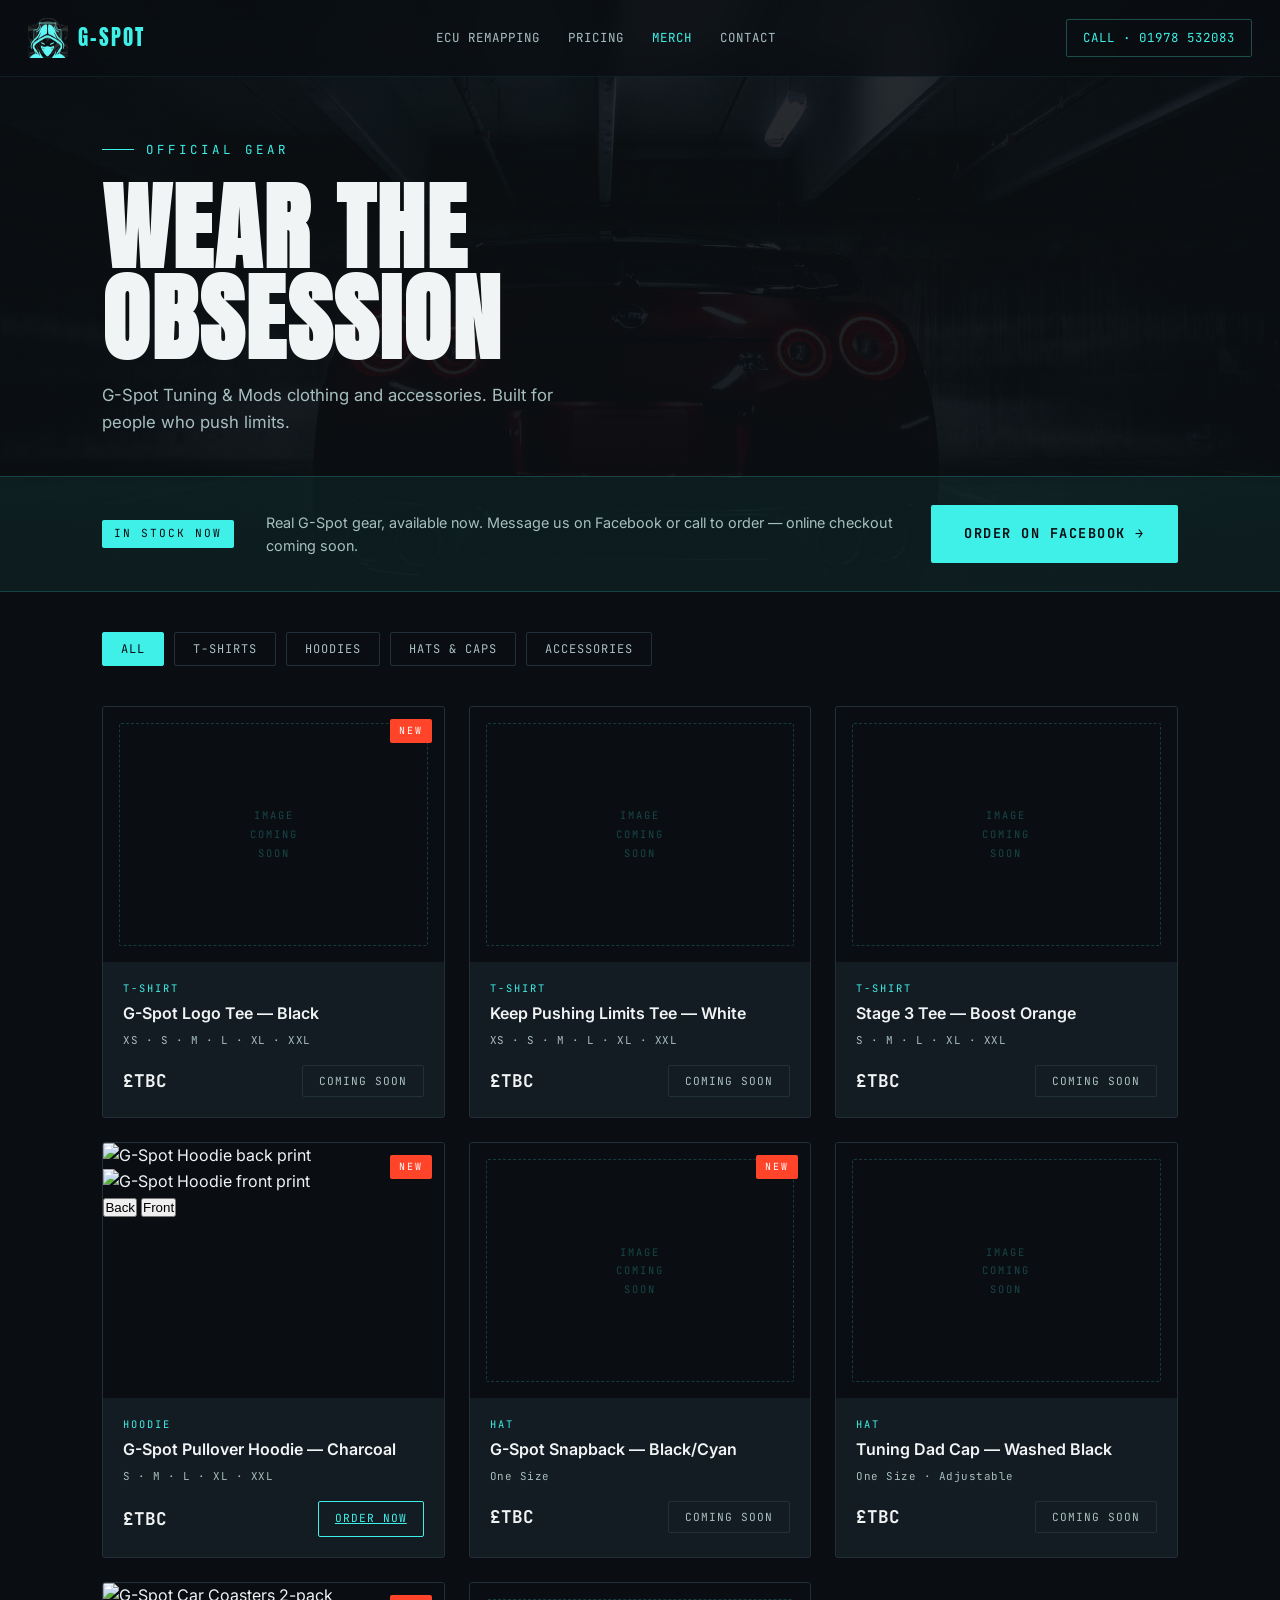
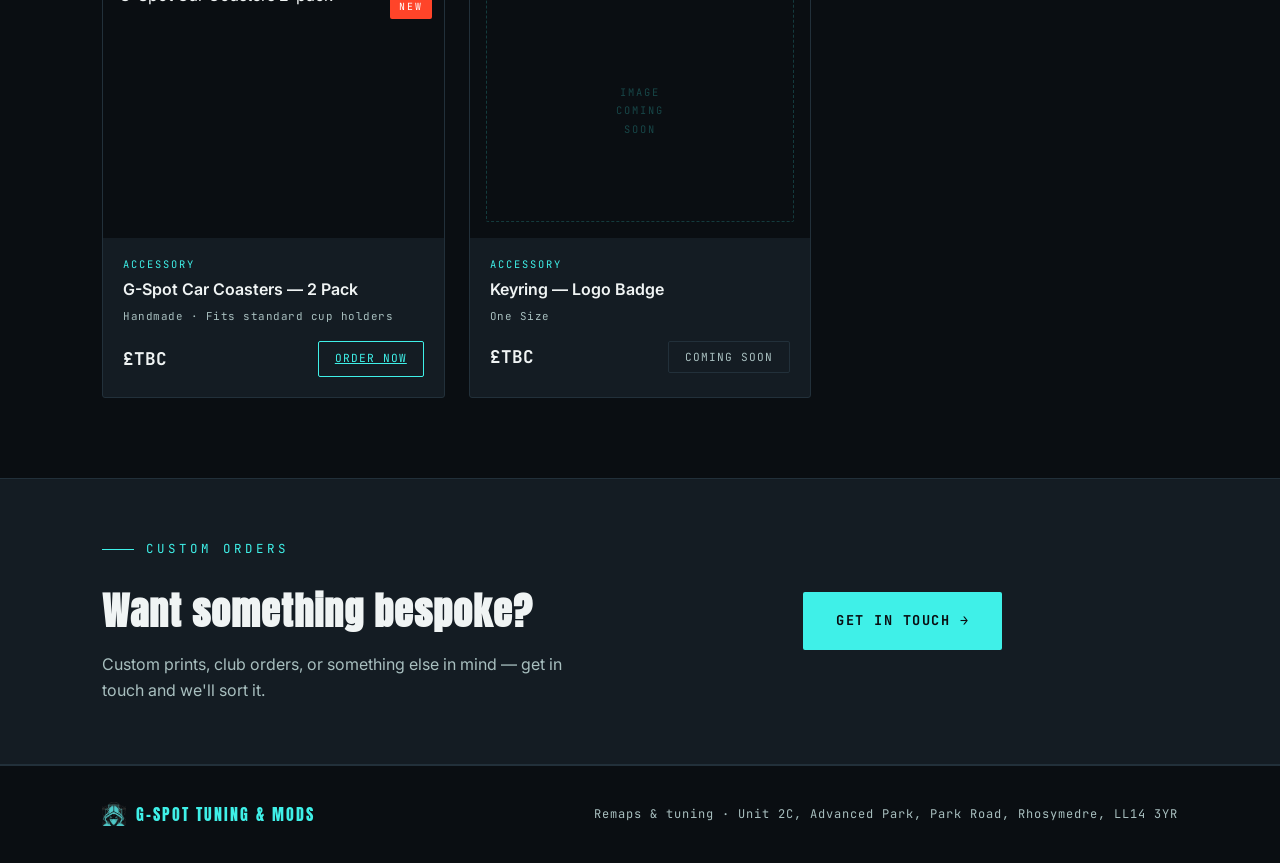
==== commit c3014273: "Add files via upload" ====
--- a/merch.html
+++ b/merch.html
@@ -56,15 +56,11 @@
     <h1>WEAR THE<br><span class="accent">OBSESSION</span></h1>
     <p>G-Spot Tuning &amp; Mods clothing and accessories. Built for people who push limits.</p>
   </div>
-  <!-- Coming soon banner -->
+  <!-- Stock live banner -->
   <div class="merch-coming-soon">
-    <span class="cs-pill">DROPPING SOON</span>
-    <p>Stock is being finalised. Drop your email and we'll let you know the moment the shop goes live.</p>
-    <form class="cs-form" id="notifyForm">
-      <input type="email" placeholder="your@email.com" required id="notifyEmail">
-      <button type="submit">Notify me</button>
-    </form>
-    <p class="cs-confirm" id="csConfirm" style="display:none">✓ You're on the list.</p>
+    <span class="cs-pill">IN STOCK NOW</span>
+    <p>Real G-Spot gear, available now. Message us on Facebook or call to order — online checkout coming soon.</p>
+    <a href="https://www.facebook.com/share/1CkKscVUsP/" target="_blank" rel="noopener" class="btn btn-primary" style="white-space:nowrap">Order on Facebook →</a>
   </div>
 </header>
 
@@ -136,36 +132,22 @@
 
     <!-- HOODIES -->
     <div class="merch-card reveal" data-cat="hoodie">
-      <div class="merch-img">
-        <div class="merch-img-placeholder">
-          <span>IMAGE<br>COMING<br>SOON</span>
-        </div>
-        <div class="merch-badge">NEW</div>
+      <div class="merch-img merch-img-switch" id="hoodieCard">
+        <img src="assets/hoodie-back.jpg" alt="G-Spot Hoodie back print" class="merch-photo active" id="hoodieBack">
+        <img src="assets/hoodie-front.jpg" alt="G-Spot Hoodie front print" class="merch-photo" id="hoodieFront">
+        <div class="merch-badge">NEW</div>
+        <div class="merch-img-toggle">
+          <button class="mit-btn active" onclick="switchHoodieImg('back')">Back</button>
+          <button class="mit-btn" onclick="switchHoodieImg('front')">Front</button>
+        </div>
       </div>
       <div class="merch-info">
         <div class="merch-cat">Hoodie</div>
-        <div class="merch-name">G-Spot Pullover Hoodie — Black</div>
+        <div class="merch-name">G-Spot Pullover Hoodie — Charcoal</div>
         <div class="merch-sizes">S · M · L · XL · XXL</div>
         <div class="merch-footer">
           <div class="merch-price">£TBC</div>
-          <button class="merch-btn" disabled>Coming Soon</button>
-        </div>
-      </div>
-    </div>
-
-    <div class="merch-card reveal" data-cat="hoodie">
-      <div class="merch-img">
-        <div class="merch-img-placeholder">
-          <span>IMAGE<br>COMING<br>SOON</span>
-        </div>
-      </div>
-      <div class="merch-info">
-        <div class="merch-cat">Hoodie</div>
-        <div class="merch-name">Keep Pushing Limits Zip Hoodie</div>
-        <div class="merch-sizes">S · M · L · XL · XXL</div>
-        <div class="merch-footer">
-          <div class="merch-price">£TBC</div>
-          <button class="merch-btn" disabled>Coming Soon</button>
+          <a href="https://www.facebook.com/share/1CkKscVUsP/" target="_blank" rel="noopener" class="merch-btn">Order Now</a>
         </div>
       </div>
     </div>
@@ -209,17 +191,16 @@
     <!-- ACCESSORIES -->
     <div class="merch-card reveal" data-cat="accessory">
       <div class="merch-img">
-        <div class="merch-img-placeholder">
-          <span>IMAGE<br>COMING<br>SOON</span>
-        </div>
+        <img src="assets/car-coasters.jpg" alt="G-Spot Car Coasters 2-pack" class="merch-photo active">
+        <div class="merch-badge">NEW</div>
       </div>
       <div class="merch-info">
         <div class="merch-cat">Accessory</div>
-        <div class="merch-name">G-Spot Sticker Pack</div>
-        <div class="merch-sizes">5-piece set</div>
-        <div class="merch-footer">
-          <div class="merch-price">£TBC</div>
-          <button class="merch-btn" disabled>Coming Soon</button>
+        <div class="merch-name">G-Spot Car Coasters — 2 Pack</div>
+        <div class="merch-sizes">Handmade · Fits standard cup holders</div>
+        <div class="merch-footer">
+          <div class="merch-price">£TBC</div>
+          <a href="https://www.facebook.com/share/1CkKscVUsP/" target="_blank" rel="noopener" class="merch-btn">Order Now</a>
         </div>
       </div>
     </div>
@@ -277,14 +258,22 @@
     });
   });
 
-  // Notify form
-  const form = document.getElementById('notifyForm');
-  if(form){
-    form.addEventListener('submit', e => {
-      e.preventDefault();
-      form.style.display = 'none';
-      document.getElementById('csConfirm').style.display = 'block';
-    });
+  // Hoodie front/back image switcher
+  function switchHoodieImg(view){
+    const back = document.getElementById('hoodieBack');
+    const front = document.getElementById('hoodieFront');
+    const btns = document.querySelectorAll('.mit-btn');
+    if(view === 'back'){
+      back.classList.add('active');
+      front.classList.remove('active');
+      btns[0].classList.add('active');
+      btns[1].classList.remove('active');
+    } else {
+      front.classList.add('active');
+      back.classList.remove('active');
+      btns[1].classList.add('active');
+      btns[0].classList.remove('active');
+    }
   }
 </script>
 </body>
--- a/assets/site.css
+++ b/assets/site.css
@@ -1,12 +1,12 @@
   :root{
-    --void:#080b0d;
-    --panel:#0e1419;
-    --panel-edge:#1a2228;
+    --void:#0a0e12;
+    --panel:#141c23;
+    --panel-edge:#22303a;
     --cyan:#3ff0e8;
     --cyan-dim:#1f4d4a;
     --boost:#ff4429;
     --ink:#f0f4f4;
-    --ink-dim:#8fa3a3;
+    --ink-dim:#a8bfbf;
     --display: 'Anton', sans-serif;
     --body: 'Inter', sans-serif;
     --mono: 'JetBrains Mono', monospace;
@@ -52,289 +52,114 @@
   }
   @media (max-width:880px){ .gauge-wrap{ display:none; } }
 
-  /* ===== Top bar — logo + status chip only, nav links removed ===== */
+  /* ===== Top bar ===== */
   .topbar{
     position:fixed; top:0; left:0; right:0; z-index:100;
     display:flex; align-items:center; justify-content:space-between;
     padding:18px 28px;
-    pointer-events:none; /* children opt back in */
+    background:rgba(10,14,18,.75);
+    backdrop-filter:blur(10px);
+    border-bottom:1px solid rgba(63,240,232,.08);
   }
   .topbar .mark{
     font-family:var(--display);
-    font-size:1.1rem;
-    letter-spacing:1px;
+    font-size:1.3rem;
+    letter-spacing:2px;
     color:var(--ink);
     text-decoration:none;
     display:flex;
     align-items:center;
-    justify-content:center;
-    gap:0;
-    pointer-events:auto;
-    background:rgba(8,11,13,.78);
-    border:1px solid var(--panel-edge);
-    backdrop-filter:blur(10px);
-    border-radius:3px;
-    padding:9px 14px;
+    gap:10px;
   }
   .topbar .mark img{
-    width:28px;
-    height:28px;
+    width:40px;
+    height:40px;
     display:block;
     flex-shrink:0;
   }
-  .topbar .mark .word{ display:none; }
-
-  .status-chip{
-    pointer-events:auto;
+  .topbar .mark .word{ letter-spacing:2px; }
+  .topbar .mark span{ color:var(--cyan); }
+  .topbar .call{
+    font-family:var(--mono);
+    font-size:.78rem;
+    color:var(--cyan);
+    text-decoration:none;
+    border:1px solid var(--cyan-dim);
+    padding:8px 16px;
+    border-radius:2px;
+    letter-spacing:1px;
+    transition:.2s;
+    white-space:nowrap;
+  }
+  .topbar .call:hover{ background:var(--cyan); color:var(--void); }
+
+  .topnav{
     display:flex;
     align-items:center;
-    gap:10px;
-    background:rgba(8,11,13,.78);
-    border:1px solid var(--panel-edge);
-    backdrop-filter:blur(10px);
-    border-radius:3px;
-    padding:9px 16px;
-    font-family:var(--mono);
-    font-size:.72rem;
-    letter-spacing:.5px;
-    color:var(--ink-dim);
-    white-space:nowrap;
-  }
-  .status-chip .dot{
-    width:7px; height:7px; border-radius:50%;
-    background:var(--cyan);
-    box-shadow:0 0 8px var(--cyan);
-    flex-shrink:0;
-  }
-  .status-chip strong{ color:var(--ink); font-weight:600; }
-  @media (max-width:640px){
-    .status-chip .full{ display:none; }
-  }
-
-  /* ===== Explore pill — fixed bottom-center trigger ===== */
-  .explore-pill{
-    position:fixed;
-    bottom:28px;
-    left:50%;
-    transform:translateX(-50%);
-    z-index:210;
-    display:flex;
-    align-items:center;
-    gap:14px;
-    background:var(--cyan);
-    color:var(--void);
-    border:none;
-    font-family:var(--mono);
-    font-weight:700;
-    font-size:.82rem;
-    letter-spacing:1.5px;
-    text-transform:uppercase;
-    padding:15px 14px 15px 24px;
+    gap:28px;
+  }
+  .topnav a{
+    font-family:var(--mono);
+    font-size:.78rem;
+    letter-spacing:1px;
+    color:var(--ink-dim);
+    text-decoration:none;
+    text-transform:uppercase;
+    transition:color .2s ease;
+  }
+  .topnav a:hover{ color:var(--cyan); }
+  .burger{
+    display:none;
+    flex-direction:column;
+    justify-content:center;
+    gap:5px;
+    width:36px; height:36px;
+    background:none;
+    border:1px solid var(--cyan-dim);
     border-radius:2px;
     cursor:pointer;
-    transition:background .2s ease, transform .2s ease;
-  }
-  .explore-pill:hover{ background:#7ffaf4; }
-  .explore-pill .ico{
-    width:30px; height:30px;
-    display:flex; align-items:center; justify-content:center;
-    background:rgba(8,11,13,.15);
+    padding:8px;
+  }
+  .burger span{
+    display:block;
+    height:1px;
+    background:var(--cyan);
     border-radius:1px;
-    flex-shrink:0;
-  }
-  .explore-pill .ico svg{ width:16px; height:16px; }
-  .explore-pill .ico .icon-close{ display:none; }
-  body.nav-open .explore-pill{ background:var(--ink); }
-  body.nav-open .explore-pill .ico{ background:rgba(8,11,13,.08); }
-  body.nav-open .explore-pill .icon-bars{ display:none; }
-  body.nav-open .explore-pill .icon-close{ display:block; }
-  body.nav-open .explore-pill .pill-label-open{ display:none; }
-  body.nav-open .explore-pill .pill-label-close{ display:inline; }
-  .explore-pill .pill-label-close{ display:none; }
-
-  .explore-call{
+    transition:transform .25s ease, opacity .2s ease;
+  }
+  .burger.open span:nth-child(1){ transform:translateY(6px) rotate(45deg); }
+  .burger.open span:nth-child(2){ opacity:0; }
+  .burger.open span:nth-child(3){ transform:translateY(-6px) rotate(-45deg); }
+
+  .mobile-menu{
+    display:none;
     position:fixed;
-    bottom:28px;
-    right:28px;
-    z-index:200;
-    font-family:var(--mono);
-    font-size:.78rem;
+    top:61px; left:0; right:0;
+    background:rgba(10,14,18,.97);
+    backdrop-filter:blur(16px);
+    border-bottom:1px solid rgba(63,240,232,.12);
+    z-index:99;
+    padding:0;
+    flex-direction:column;
+  }
+  .mobile-menu.open{ display:flex; }
+  .mobile-menu a{
+    font-family:var(--mono);
+    font-size:.85rem;
+    letter-spacing:2px;
     color:var(--ink-dim);
     text-decoration:none;
-    letter-spacing:.5px;
-    border-bottom:1px solid transparent;
-    transition:.2s;
-    pointer-events:auto;
-  }
-  .explore-call:hover{ color:var(--cyan); border-color:var(--cyan); }
-  body.nav-open .explore-call{ opacity:0; pointer-events:none; }
-
-  @media (max-width:640px){
-    .explore-call{ display:none; }
-    .explore-pill{ bottom:0; left:0; right:0; transform:none; width:100%;
-      border-radius:0; justify-content:space-between; padding:20px 24px; }
-  }
-
-  /* ===== Explore overlay — full-screen dashboard nav ===== */
-  .explore-overlay{
-    position:fixed; inset:0; z-index:200;
-    background:rgba(8,11,13,.4);
-    backdrop-filter:blur(18px) saturate(1.1);
-    opacity:0;
-    visibility:hidden;
-    transition:opacity .4s ease, visibility .4s ease;
-    overflow-y:auto;
-    padding:100px 8vw 120px;
-  }
-  body.nav-open .explore-overlay{ opacity:1; visibility:visible; }
-  body.nav-open{ overflow:hidden; }
-
-  .explore-grid{
-    max-width:1180px;
-    margin:0 auto;
-    display:grid;
-    grid-template-columns: 1.6fr 1fr;
-    gap:18px;
-  }
-  .explore-main{
-    display:grid;
-    grid-template-rows:auto auto;
-    gap:18px;
-  }
-  .explore-card{
-    position:relative;
-    border:1px solid var(--panel-edge);
-    border-radius:4px;
-    overflow:hidden;
-    text-decoration:none;
-    display:block;
-    min-height:260px;
-    background:var(--panel);
-    transform:translateY(18px);
-    opacity:0;
-    transition:transform .4s ease, opacity .4s ease, border-color .25s ease;
-  }
-  body.nav-open .explore-card{ transform:translateY(0); opacity:1; }
-  .explore-card:nth-child(1){ transition-delay:.05s; }
-  .explore-card:nth-child(2){ transition-delay:.12s; }
-  .explore-card .bg{
-    position:absolute; inset:0;
-    background-size:cover;
-    background-position:center;
-    filter:grayscale(.25) contrast(1.05) brightness(.75);
-    transition:transform .5s ease, filter .3s ease;
-  }
-  .explore-card:hover .bg{ transform:scale(1.05); filter:grayscale(.1) brightness(.65); }
-  .explore-card::after{
-    content:'';
-    position:absolute; inset:0;
-    background:linear-gradient(180deg, rgba(8,11,13,.1) 30%, rgba(8,11,13,.92));
-  }
-  .explore-card-body{
-    position:absolute; left:0; right:0; bottom:0; z-index:2;
-    padding:26px 28px;
-  }
-  .explore-card-tag{
-    font-family:var(--mono); font-size:.68rem; letter-spacing:2px;
-    color:var(--cyan); text-transform:uppercase; margin-bottom:8px; display:block;
-  }
-  .explore-card h3{
-    font-family:var(--display); font-size:1.7rem; text-transform:uppercase;
-    letter-spacing:.5px; line-height:1.05; margin-bottom:8px;
-    display:flex; align-items:center; gap:10px;
-  }
-  .explore-card h3 svg{ width:18px; height:18px; flex-shrink:0; opacity:.85; }
-  .explore-card p{ color:var(--ink-dim); font-size:.88rem; max-width:380px; }
-  .explore-card.primary{ min-height:340px; }
-  .explore-card.primary h3{ font-size:2.1rem; }
-
-  .explore-row{
-    display:grid;
-    grid-template-columns:1fr 1fr;
-    gap:18px;
-  }
-
-  .explore-side{
-    display:flex;
-    flex-direction:column;
-    gap:18px;
-  }
-  .explore-social{
-    display:flex; gap:10px;
-  }
-  .explore-social a{
-    width:42px; height:42px;
-    border:1px solid var(--panel-edge);
-    border-radius:3px;
-    display:flex; align-items:center; justify-content:center;
-    color:var(--ink-dim);
-    text-decoration:none;
-    transition:.2s;
-  }
-  .explore-social a svg{ width:18px; height:18px; }
-  .explore-social a:hover{ color:var(--cyan); border-color:var(--cyan-dim); }
-
-  .explore-info-card{
-    border:1px solid var(--panel-edge);
-    background:var(--panel);
-    border-radius:4px;
-    padding:22px 24px;
-    flex:1;
-    transform:translateY(18px);
-    opacity:0;
-    transition:transform .4s ease, opacity .4s ease;
-  }
-  body.nav-open .explore-info-card{ transform:translateY(0); opacity:1; transition-delay:.18s; }
-  .explore-info-card .eyebrow-sm{
-    font-family:var(--mono); font-size:.68rem; letter-spacing:2px;
-    color:var(--ink-dim); text-transform:uppercase; margin-bottom:10px; display:block;
-  }
-  .explore-info-card h4{
-    font-family:var(--display); font-size:1.3rem; text-transform:uppercase;
-    margin-bottom:10px; letter-spacing:.3px;
-  }
-  .explore-info-card p{ color:var(--ink-dim); font-size:.85rem; margin-bottom:18px; }
-  .explore-info-card .btn-primary{
-    width:100%; justify-content:center; padding:13px 0; font-size:.78rem;
-  }
-
-  .explore-quicklinks{
-    display:grid;
-    grid-template-columns:repeat(3, 1fr);
-    gap:10px;
-    transform:translateY(18px);
-    opacity:0;
-    transition:transform .4s ease, opacity .4s ease;
-    transition-delay:.24s;
-  }
-  body.nav-open .explore-quicklinks{ transform:translateY(0); opacity:1; }
-  .explore-quicklinks a{
-    border:1px solid var(--panel-edge);
-    background:var(--panel);
-    border-radius:3px;
-    padding:16px 14px;
-    text-decoration:none;
-    color:var(--ink);
-    font-family:var(--mono);
-    font-size:.74rem;
-    letter-spacing:.5px;
-    text-transform:uppercase;
-    display:flex; flex-direction:column; gap:10px;
-    transition:.2s;
-  }
-  .explore-quicklinks a svg{ width:18px; height:18px; color:var(--cyan); }
-  .explore-quicklinks a:hover{ border-color:var(--cyan-dim); background:#121a20; }
+    text-transform:uppercase;
+    padding:18px 28px;
+    border-bottom:1px solid rgba(63,240,232,.07);
+    transition:color .2s, background .2s;
+  }
+  .mobile-menu a:last-child{ border-bottom:none; }
+  .mobile-menu a:hover{ color:var(--cyan); background:rgba(63,240,232,.04); }
 
   @media (max-width:880px){
-    .explore-overlay{ padding:90px 6vw 140px; }
-    .explore-grid{ grid-template-columns:1fr; }
-    .explore-row{ grid-template-columns:1fr; }
-    .explore-card{ min-height:200px; }
-    .explore-card.primary{ min-height:240px; }
-  }
-
-  @media (prefers-reduced-motion: reduce){
-    .explore-card, .explore-info-card, .explore-quicklinks{ transition:none !important; transform:none !important; opacity:1 !important; }
+    .topnav{ display:none; }
+    .burger{ display:flex; }
   }
 
   /* ===== Hero ===== */
@@ -347,17 +172,18 @@
     overflow:hidden;
   }
   .hero-bg{
-    position:absolute; inset:0;
-    background-image:url('assets/hero-skyline.jpg');
-    background-size:180%;
-    background-position:75% 70%;
-    opacity:.22;
-    filter:grayscale(.3) contrast(1.1) brightness(.9);
+    position:fixed; inset:0;
+    z-index:-1;
+    background-image:url('hero-skyline.jpg');
+    background-size:cover;
+    background-position:center 40%;
+    opacity:.52;
+    filter:grayscale(.15) contrast(1.05) brightness(1);
   }
   .hero::after{
     content:'';
     position:absolute; inset:0;
-    background:linear-gradient(100deg, var(--void) 38%, rgba(8,11,13,.55) 62%, rgba(8,11,13,.15) 100%);
+    background:linear-gradient(100deg, rgba(8,11,13,.82) 30%, rgba(8,11,13,.35) 65%, rgba(8,11,13,.08) 100%);
   }
   .hero-grid{
     position:absolute; inset:0;
@@ -746,14 +572,14 @@
   }
   .showcase-img .bg{
     position:absolute; inset:0;
-    background-image:url('assets/m3-build-crop.jpg');
+    background-image:url('hero-taillights.jpg');
     background-size:cover;
-    background-position:center 55%;
+    background-position:center 40%;
   }
   .showcase-img::after{
     content:'';
     position:absolute; inset:0;
-    background:linear-gradient(180deg, transparent 50%, rgba(8,11,13,.9));
+    background:linear-gradient(180deg, transparent 60%, rgba(8,11,13,.75));
   }
   .showcase-img .tag{
     position:absolute; bottom:24px; left:24px; z-index:2;
@@ -937,3 +763,293 @@
   @media (prefers-reduced-motion: reduce){
     *{ transition:none !important; scroll-behavior:auto !important; }
   }
+
+/* ===== MERCH PAGE ===== */
+
+.merch-hero{
+  position:relative;
+  min-height:52vh;
+  display:flex;
+  flex-direction:column;
+  justify-content:flex-end;
+  padding:140px 8vw 0;
+  overflow:hidden;
+}
+.merch-hero .hero-bg{
+  position:absolute; inset:0;
+  z-index:0;
+  opacity:.35;
+}
+.merch-hero .hero-grid{ position:absolute; inset:0; z-index:1; }
+.merch-hero::after{
+  content:'';
+  position:absolute; inset:0;
+  background:linear-gradient(180deg, rgba(10,14,18,.6) 0%, rgba(10,14,18,.92) 100%);
+  z-index:2;
+}
+.merch-hero-content{
+  position:relative; z-index:3;
+  max-width:640px;
+  padding-bottom:40px;
+}
+.merch-hero-content h1{
+  font-family:var(--display);
+  font-size:clamp(3rem,8vw,6rem);
+  line-height:.95;
+  letter-spacing:2px;
+  margin:16px 0 18px;
+  color:var(--ink);
+}
+.merch-hero-content p{
+  font-size:1.05rem;
+  color:var(--ink-dim);
+  max-width:480px;
+}
+
+/* Coming soon banner */
+.merch-coming-soon{
+  position:relative; z-index:3;
+  background:rgba(63,240,232,.06);
+  border-top:1px solid rgba(63,240,232,.18);
+  border-bottom:1px solid rgba(63,240,232,.18);
+  padding:28px 8vw;
+  margin:0 -8vw;
+  display:flex;
+  flex-wrap:wrap;
+  align-items:center;
+  gap:16px 32px;
+}
+.cs-pill{
+  font-family:var(--mono);
+  font-size:.7rem;
+  letter-spacing:2px;
+  color:var(--void);
+  background:var(--cyan);
+  padding:5px 12px;
+  border-radius:2px;
+  white-space:nowrap;
+  flex-shrink:0;
+}
+.merch-coming-soon p{
+  font-size:.9rem;
+  color:var(--ink-dim);
+  margin:0;
+  flex:1;
+  min-width:200px;
+}
+.cs-form{
+  display:flex;
+  gap:8px;
+  flex-wrap:wrap;
+}
+.cs-form input{
+  font-family:var(--mono);
+  font-size:.82rem;
+  background:rgba(255,255,255,.05);
+  border:1px solid var(--panel-edge);
+  color:var(--ink);
+  padding:10px 16px;
+  border-radius:2px;
+  outline:none;
+  width:220px;
+  transition:border .2s;
+}
+.cs-form input:focus{ border-color:var(--cyan); }
+.cs-form button{
+  font-family:var(--mono);
+  font-size:.78rem;
+  letter-spacing:1px;
+  background:var(--cyan);
+  color:var(--void);
+  border:none;
+  padding:10px 20px;
+  border-radius:2px;
+  cursor:pointer;
+  text-transform:uppercase;
+  transition:background .2s;
+}
+.cs-form button:hover{ background:#7ffaf4; }
+.cs-confirm{
+  font-family:var(--mono);
+  font-size:.85rem;
+  color:var(--cyan);
+  letter-spacing:1px;
+}
+
+/* Filter bar */
+.merch-filters{
+  display:flex;
+  flex-wrap:wrap;
+  gap:10px;
+  padding:40px 8vw 0;
+}
+.mf-btn{
+  font-family:var(--mono);
+  font-size:.75rem;
+  letter-spacing:1px;
+  text-transform:uppercase;
+  background:none;
+  border:1px solid var(--panel-edge);
+  color:var(--ink-dim);
+  padding:8px 18px;
+  border-radius:2px;
+  cursor:pointer;
+  transition:all .2s;
+}
+.mf-btn:hover{ border-color:var(--cyan); color:var(--cyan); }
+.mf-btn.active{ background:var(--cyan); color:var(--void); border-color:var(--cyan); }
+
+/* Product grid */
+.merch-grid-wrap{
+  padding:40px 8vw 80px;
+}
+.merch-grid{
+  display:grid;
+  grid-template-columns:repeat(auto-fill, minmax(260px, 1fr));
+  gap:24px;
+}
+.merch-card{
+  background:var(--panel);
+  border:1px solid var(--panel-edge);
+  border-radius:3px;
+  overflow:hidden;
+  transition:transform .25s ease, border-color .25s ease;
+}
+.merch-card:hover{
+  transform:translateY(-4px);
+  border-color:var(--cyan-dim);
+}
+.merch-img{
+  position:relative;
+  aspect-ratio:4/3;
+  background:var(--void);
+  overflow:hidden;
+}
+.merch-img-placeholder{
+  position:absolute; inset:0;
+  display:flex;
+  align-items:center;
+  justify-content:center;
+  border:1px dashed rgba(63,240,232,.2);
+  margin:16px;
+  border-radius:2px;
+}
+.merch-img-placeholder span{
+  font-family:var(--mono);
+  font-size:.65rem;
+  letter-spacing:2px;
+  color:rgba(63,240,232,.25);
+  text-align:center;
+  line-height:1.8;
+}
+.merch-badge{
+  position:absolute;
+  top:12px; right:12px;
+  font-family:var(--mono);
+  font-size:.62rem;
+  letter-spacing:2px;
+  background:var(--boost);
+  color:#fff;
+  padding:4px 9px;
+  border-radius:2px;
+}
+.merch-info{
+  padding:18px 20px 20px;
+}
+.merch-cat{
+  font-family:var(--mono);
+  font-size:.65rem;
+  letter-spacing:2px;
+  text-transform:uppercase;
+  color:var(--cyan);
+  margin-bottom:6px;
+}
+.merch-name{
+  font-family:var(--body);
+  font-size:1rem;
+  font-weight:600;
+  color:var(--ink);
+  margin-bottom:8px;
+  line-height:1.3;
+}
+.merch-sizes{
+  font-family:var(--mono);
+  font-size:.68rem;
+  color:var(--ink-dim);
+  letter-spacing:.5px;
+  margin-bottom:16px;
+}
+.merch-footer{
+  display:flex;
+  align-items:center;
+  justify-content:space-between;
+  gap:12px;
+}
+.merch-price{
+  font-family:var(--mono);
+  font-size:1.1rem;
+  font-weight:700;
+  color:var(--ink);
+}
+.merch-btn{
+  font-family:var(--mono);
+  font-size:.7rem;
+  letter-spacing:1px;
+  text-transform:uppercase;
+  padding:8px 16px;
+  border-radius:2px;
+  border:1px solid var(--panel-edge);
+  background:none;
+  color:var(--ink-dim);
+  cursor:not-allowed;
+  white-space:nowrap;
+}
+.merch-btn:not([disabled]){
+  border-color:var(--cyan);
+  color:var(--cyan);
+  cursor:pointer;
+  transition:all .2s;
+}
+.merch-btn:not([disabled]):hover{
+  background:var(--cyan);
+  color:var(--void);
+}
+
+/* Bottom CTA strip */
+.merch-cta-strip{
+  background:var(--panel);
+  border-top:1px solid var(--panel-edge);
+  border-bottom:1px solid var(--panel-edge);
+  padding:60px 8vw;
+}
+.merch-cta-inner{
+  display:flex;
+  align-items:center;
+  justify-content:space-between;
+  flex-wrap:wrap;
+  gap:32px;
+  max-width:900px;
+}
+.merch-cta-inner h3{
+  font-family:var(--display);
+  font-size:clamp(1.6rem,3vw,2.4rem);
+  letter-spacing:1px;
+  margin:10px 0 10px;
+  color:var(--ink);
+}
+.merch-cta-inner p{
+  color:var(--ink-dim);
+  max-width:460px;
+}
+
+/* Responsive */
+@media(max-width:600px){
+  .merch-coming-soon{ flex-direction:column; align-items:flex-start; }
+  .cs-form{ width:100%; }
+  .cs-form input{ width:100%; }
+  .merch-grid{ grid-template-columns:1fr 1fr; gap:14px; }
+  .merch-cta-inner{ flex-direction:column; }
+}
+@media(max-width:400px){
+  .merch-grid{ grid-template-columns:1fr; }
+}
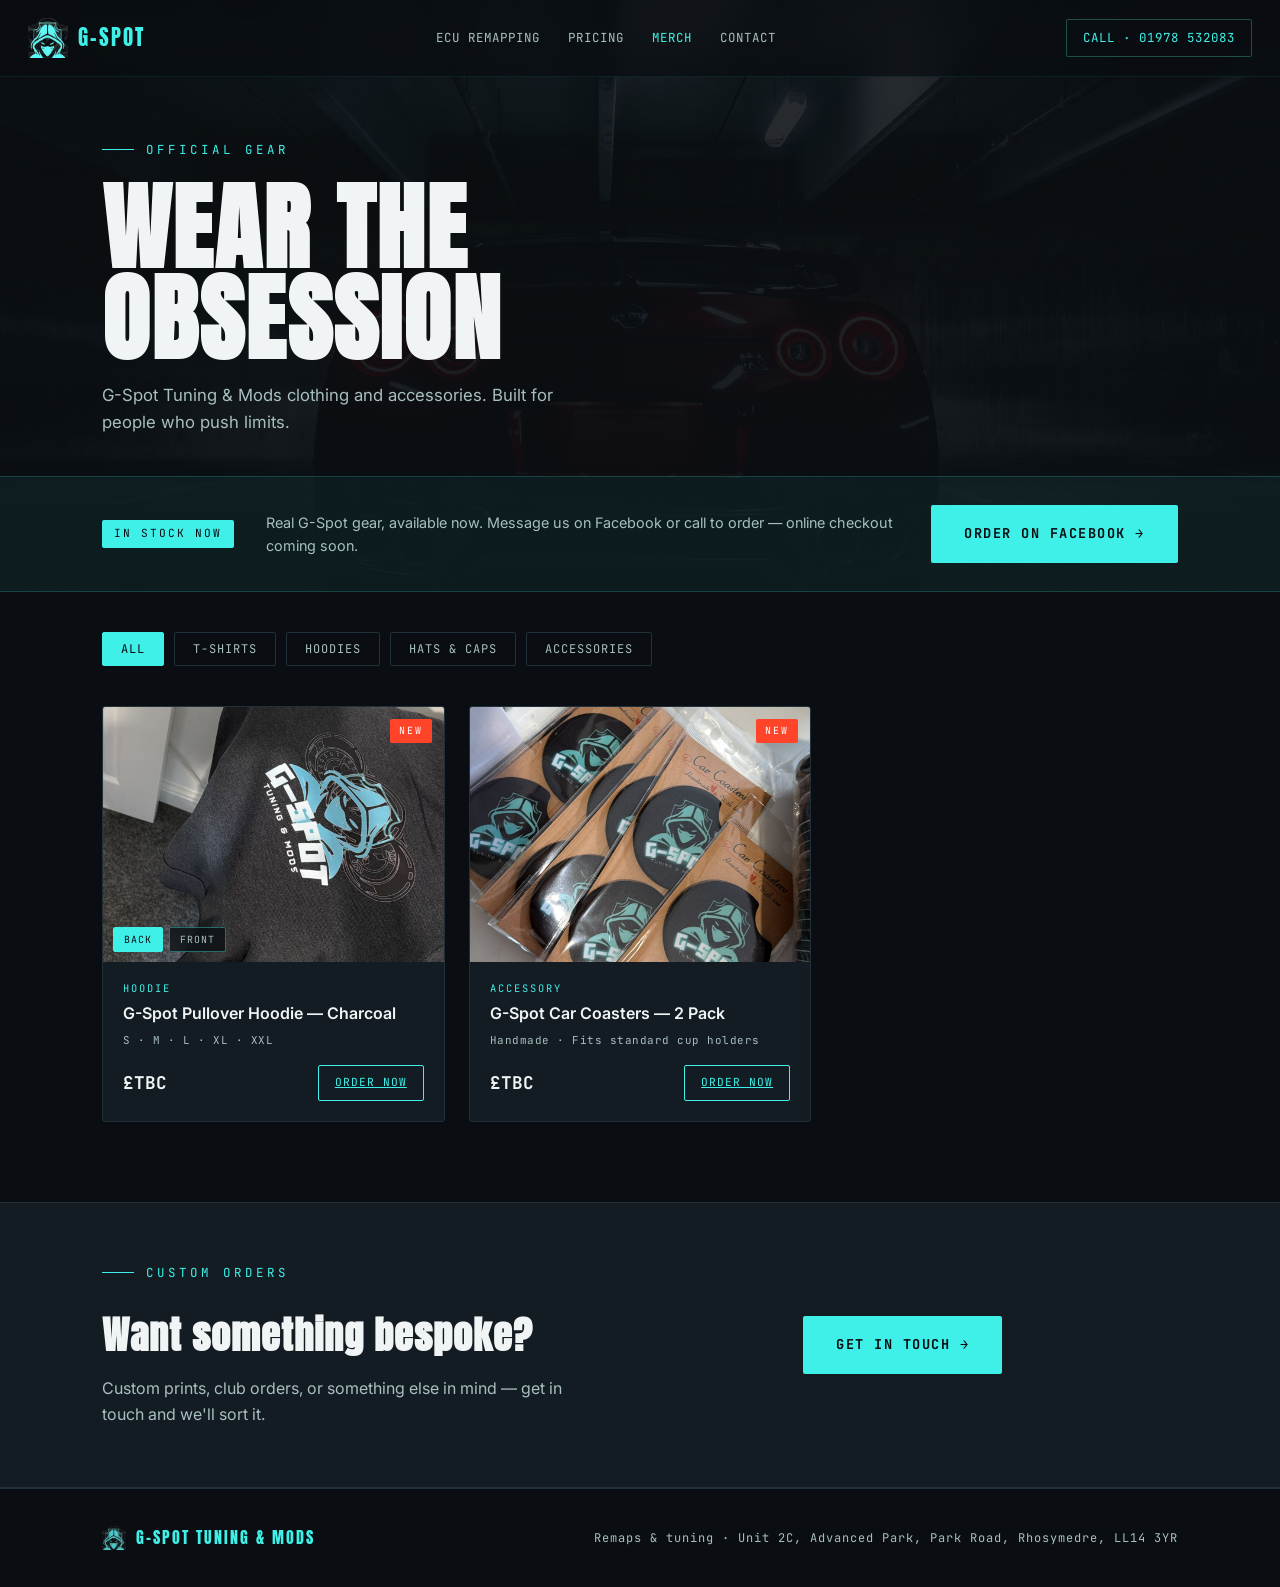
==== commit cf62bd14: "Add files via upload" ====
--- a/merch.html
+++ b/merch.html
@@ -78,7 +78,8 @@
   <div class="merch-grid">
 
     <!-- T-SHIRTS -->
-    <div class="merch-card reveal" data-cat="tshirt">
+    <!--
+<div class="merch-card reveal" data-cat="tshirt">
       <div class="merch-img">
         <div class="merch-img-placeholder">
           <span>IMAGE<br>COMING<br>SOON</span>
@@ -95,8 +96,10 @@
         </div>
       </div>
     </div>
-
-    <div class="merch-card reveal" data-cat="tshirt">
+-->
+
+    <!--
+<div class="merch-card reveal" data-cat="tshirt">
       <div class="merch-img">
         <div class="merch-img-placeholder">
           <span>IMAGE<br>COMING<br>SOON</span>
@@ -112,8 +115,10 @@
         </div>
       </div>
     </div>
-
-    <div class="merch-card reveal" data-cat="tshirt">
+-->
+
+    <!--
+<div class="merch-card reveal" data-cat="tshirt">
       <div class="merch-img">
         <div class="merch-img-placeholder">
           <span>IMAGE<br>COMING<br>SOON</span>
@@ -129,6 +134,7 @@
         </div>
       </div>
     </div>
+-->
 
     <!-- HOODIES -->
     <div class="merch-card reveal" data-cat="hoodie">
@@ -153,7 +159,8 @@
     </div>
 
     <!-- HATS -->
-    <div class="merch-card reveal" data-cat="hat">
+    <!--
+<div class="merch-card reveal" data-cat="hat">
       <div class="merch-img">
         <div class="merch-img-placeholder">
           <span>IMAGE<br>COMING<br>SOON</span>
@@ -170,8 +177,10 @@
         </div>
       </div>
     </div>
-
-    <div class="merch-card reveal" data-cat="hat">
+-->
+
+    <!--
+<div class="merch-card reveal" data-cat="hat">
       <div class="merch-img">
         <div class="merch-img-placeholder">
           <span>IMAGE<br>COMING<br>SOON</span>
@@ -187,6 +196,7 @@
         </div>
       </div>
     </div>
+-->
 
     <!-- ACCESSORIES -->
     <div class="merch-card reveal" data-cat="accessory">
@@ -205,7 +215,8 @@
       </div>
     </div>
 
-    <div class="merch-card reveal" data-cat="accessory">
+    <!--
+<div class="merch-card reveal" data-cat="accessory">
       <div class="merch-img">
         <div class="merch-img-placeholder">
           <span>IMAGE<br>COMING<br>SOON</span>
@@ -221,6 +232,7 @@
         </div>
       </div>
     </div>
+-->
 
   </div>
 </section>
--- a/assets/site.css
+++ b/assets/site.css
@@ -1053,3 +1053,44 @@
 @media(max-width:400px){
   .merch-grid{ grid-template-columns:1fr; }
 }
+
+/* ===== Merch product photos ===== */
+.merch-photo{
+  position:absolute; inset:0;
+  width:100%; height:100%;
+  object-fit:cover;
+  object-position:center;
+  opacity:0;
+  transition:opacity .35s ease;
+}
+.merch-photo.active{ opacity:1; }
+
+/* Front/back image toggle */
+.merch-img-switch{ position:relative; }
+.merch-img-toggle{
+  position:absolute;
+  bottom:10px; left:10px;
+  display:flex;
+  gap:6px;
+  z-index:3;
+}
+.mit-btn{
+  font-family:var(--mono);
+  font-size:.62rem;
+  letter-spacing:1px;
+  text-transform:uppercase;
+  padding:5px 10px;
+  border-radius:2px;
+  border:1px solid rgba(63,240,232,.4);
+  background:rgba(10,14,18,.75);
+  color:var(--ink-dim);
+  cursor:pointer;
+  transition:all .2s;
+  backdrop-filter:blur(4px);
+}
+.mit-btn.active,
+.mit-btn:hover{
+  background:var(--cyan);
+  color:var(--void);
+  border-color:var(--cyan);
+}
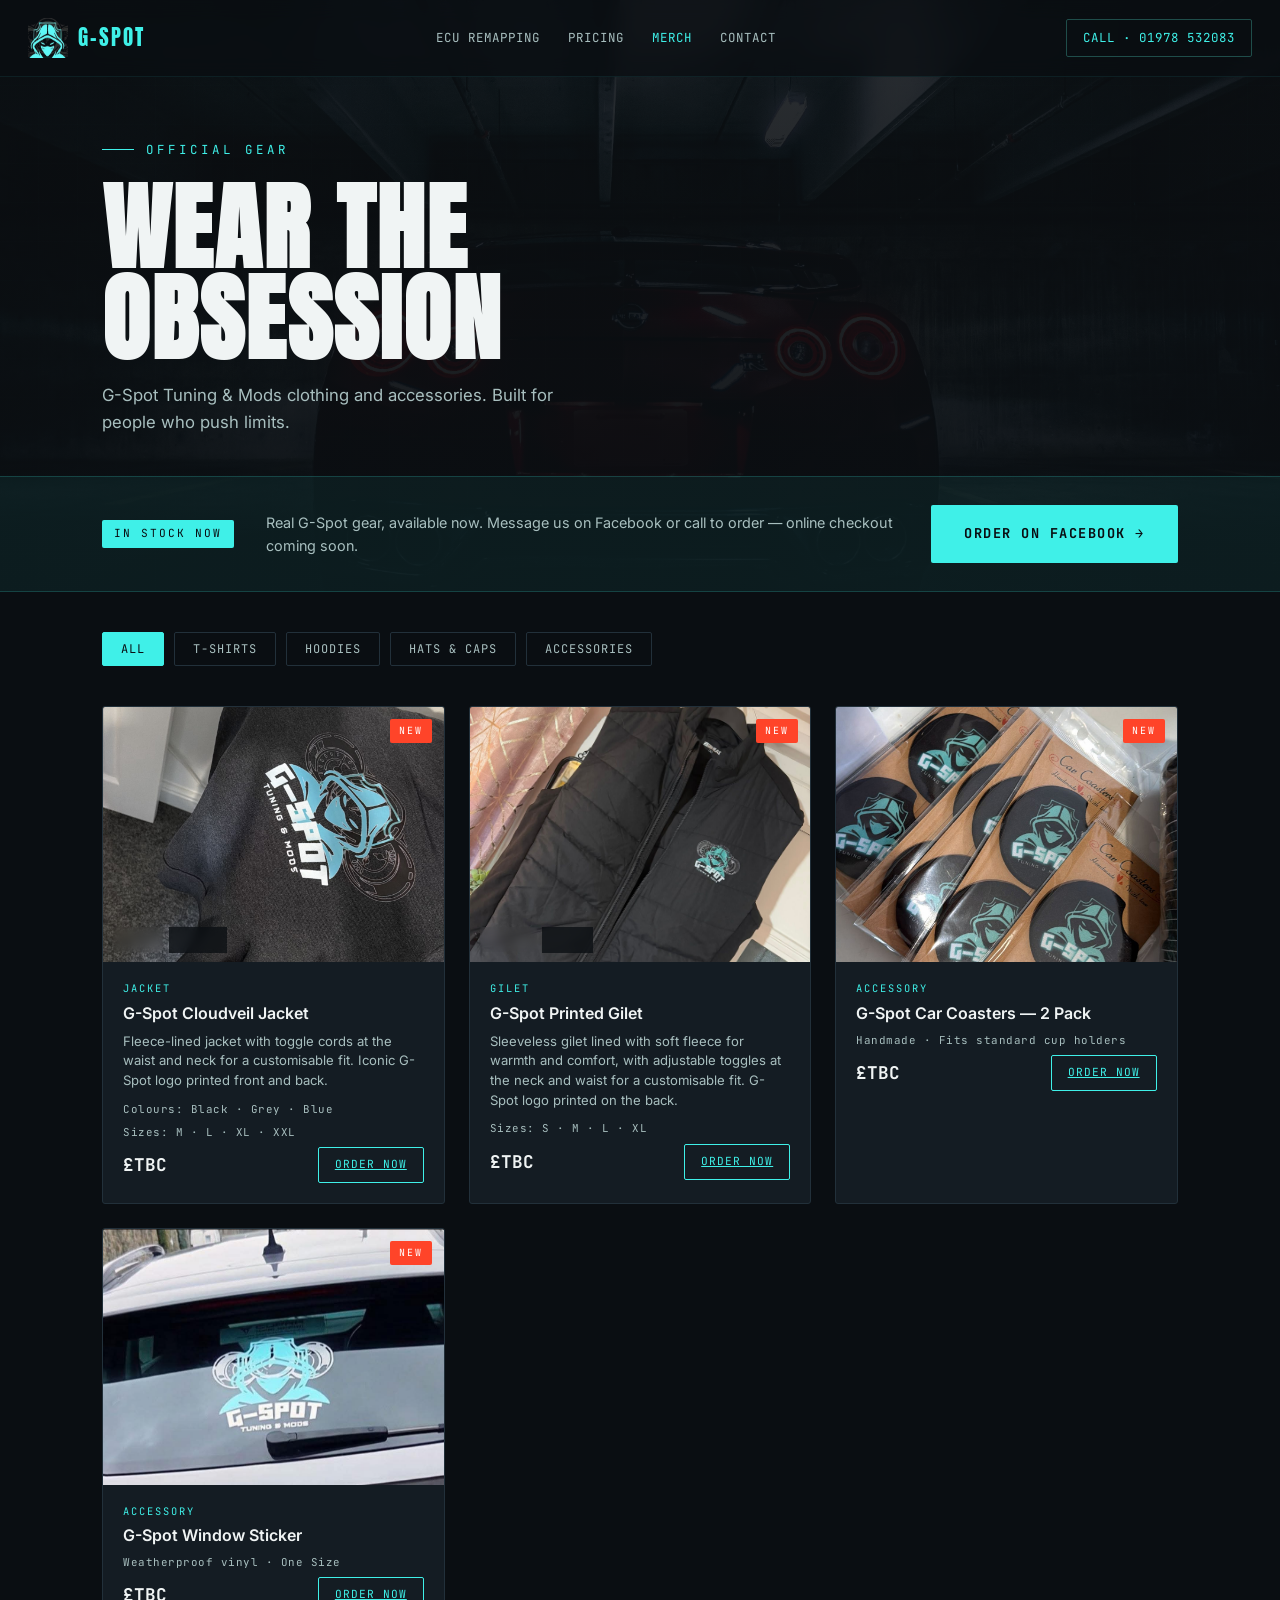
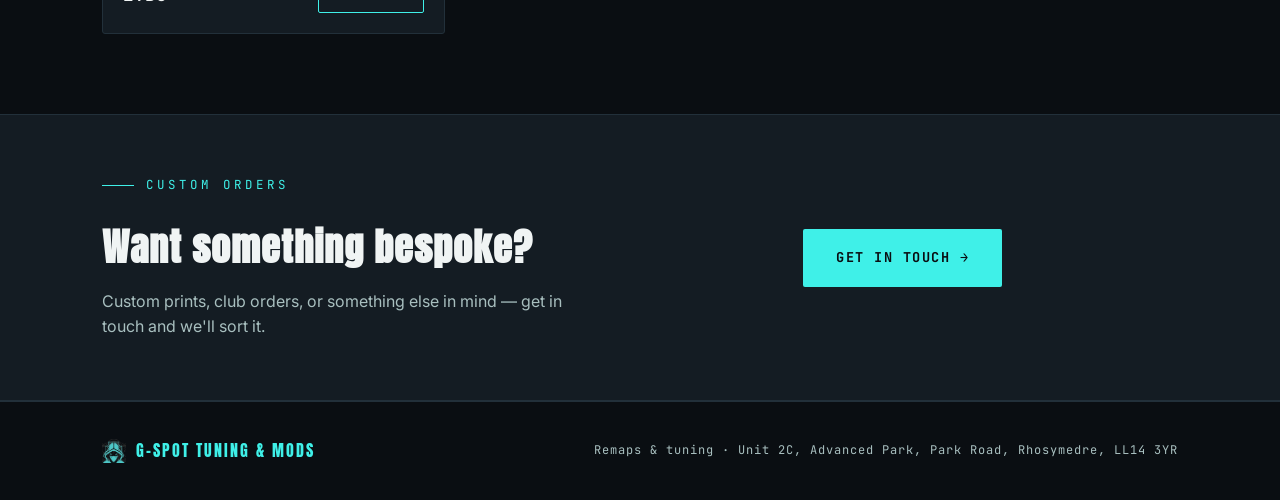
==== commit 2dcf877b: "Add files via upload" ====
--- a/merch.html
+++ b/merch.html
@@ -136,21 +136,46 @@
     </div>
 -->
 
-    <!-- HOODIES -->
+    <!-- JACKET -->
     <div class="merch-card reveal" data-cat="hoodie">
       <div class="merch-img merch-img-switch" id="hoodieCard">
-        <img src="assets/hoodie-back.jpg" alt="G-Spot Hoodie back print" class="merch-photo active" id="hoodieBack">
-        <img src="assets/hoodie-front.jpg" alt="G-Spot Hoodie front print" class="merch-photo" id="hoodieFront">
+        <img src="assets/hoodie-back.jpg" alt="G-Spot Cloudveil Jacket back print" class="merch-photo active" id="jacketBack">
+        <img src="assets/hoodie-front.jpg" alt="G-Spot Cloudveil Jacket front print" class="merch-photo" id="jacketFront">
         <div class="merch-badge">NEW</div>
         <div class="merch-img-toggle">
-          <button class="mit-btn active" onclick="switchHoodieImg('back')">Back</button>
-          <button class="mit-btn" onclick="switchHoodieImg('front')">Front</button>
-        </div>
-      </div>
-      <div class="merch-info">
-        <div class="merch-cat">Hoodie</div>
-        <div class="merch-name">G-Spot Pullover Hoodie — Charcoal</div>
-        <div class="merch-sizes">S · M · L · XL · XXL</div>
+          <button class="mit-btn active" onclick="switchProductImg('jacket','back')">Back</button>
+          <button class="mit-btn" onclick="switchProductImg('jacket','front')">Front</button>
+        </div>
+      </div>
+      <div class="merch-info">
+        <div class="merch-cat">Jacket</div>
+        <div class="merch-name">G-Spot Cloudveil Jacket</div>
+        <p class="merch-desc">Fleece-lined jacket with toggle cords at the waist and neck for a customisable fit. Iconic G-Spot logo printed front and back.</p>
+        <div class="merch-sizes">Colours: Black · Grey · Blue</div>
+        <div class="merch-sizes">Sizes: M · L · XL · XXL</div>
+        <div class="merch-footer">
+          <div class="merch-price">£TBC</div>
+          <a href="https://www.facebook.com/share/1CkKscVUsP/" target="_blank" rel="noopener" class="merch-btn">Order Now</a>
+        </div>
+      </div>
+    </div>
+
+    <!-- GILET -->
+    <div class="merch-card reveal" data-cat="hoodie">
+      <div class="merch-img merch-img-switch">
+        <img src="assets/gilet-front.jpg" alt="G-Spot Gilet front" class="merch-photo active" id="giletFront">
+        <img src="assets/gilet-back.jpg" alt="G-Spot Gilet back print" class="merch-photo" id="giletBack">
+        <div class="merch-badge">NEW</div>
+        <div class="merch-img-toggle">
+          <button class="mit-btn active" onclick="switchProductImg('gilet','front')">Front</button>
+          <button class="mit-btn" onclick="switchProductImg('gilet','back')">Back</button>
+        </div>
+      </div>
+      <div class="merch-info">
+        <div class="merch-cat">Gilet</div>
+        <div class="merch-name">G-Spot Printed Gilet</div>
+        <p class="merch-desc">Sleeveless gilet lined with soft fleece for warmth and comfort, with adjustable toggles at the neck and waist for a customisable fit. G-Spot logo printed on the back.</p>
+        <div class="merch-sizes">Sizes: S · M · L · XL</div>
         <div class="merch-footer">
           <div class="merch-price">£TBC</div>
           <a href="https://www.facebook.com/share/1CkKscVUsP/" target="_blank" rel="noopener" class="merch-btn">Order Now</a>
@@ -208,6 +233,22 @@
         <div class="merch-cat">Accessory</div>
         <div class="merch-name">G-Spot Car Coasters — 2 Pack</div>
         <div class="merch-sizes">Handmade · Fits standard cup holders</div>
+        <div class="merch-footer">
+          <div class="merch-price">£TBC</div>
+          <a href="https://www.facebook.com/share/1CkKscVUsP/" target="_blank" rel="noopener" class="merch-btn">Order Now</a>
+        </div>
+      </div>
+    </div>
+
+    <div class="merch-card reveal" data-cat="accessory">
+      <div class="merch-img">
+        <img src="assets/window-sticker.jpg" alt="G-Spot window sticker" class="merch-photo active">
+        <div class="merch-badge">NEW</div>
+      </div>
+      <div class="merch-info">
+        <div class="merch-cat">Accessory</div>
+        <div class="merch-name">G-Spot Window Sticker</div>
+        <div class="merch-sizes">Weatherproof vinyl · One Size</div>
         <div class="merch-footer">
           <div class="merch-price">£TBC</div>
           <a href="https://www.facebook.com/share/1CkKscVUsP/" target="_blank" rel="noopener" class="merch-btn">Order Now</a>
@@ -270,22 +311,16 @@
     });
   });
 
-  // Hoodie front/back image switcher
-  function switchHoodieImg(view){
-    const back = document.getElementById('hoodieBack');
-    const front = document.getElementById('hoodieFront');
-    const btns = document.querySelectorAll('.mit-btn');
-    if(view === 'back'){
-      back.classList.add('active');
-      front.classList.remove('active');
-      btns[0].classList.add('active');
-      btns[1].classList.remove('active');
-    } else {
-      front.classList.add('active');
-      back.classList.remove('active');
-      btns[1].classList.add('active');
-      btns[0].classList.remove('active');
-    }
+  // Product front/back image switcher (scoped per card, ID prefix = product key)
+  function switchProductImg(product, view){
+    const imgA = document.getElementById(product + (view === 'front' ? 'Back' : 'Front'));
+    const imgB = document.getElementById(product + (view === 'front' ? 'Front' : 'Back'));
+    const card = imgB.closest('.merch-img-switch');
+    const btns = card.querySelectorAll('.mit-btn');
+    imgB.classList.add('active');
+    imgA.classList.remove('active');
+    btns.forEach(b => b.classList.remove('active'));
+    [...btns].find(b => b.getAttribute('onclick').includes(`'${view}'`)).classList.add('active');
   }
 </script>
 </body>
--- a/assets/site.css
+++ b/assets/site.css
@@ -972,13 +972,21 @@
   margin-bottom:8px;
   line-height:1.3;
 }
+.merch-desc{
+  font-family:var(--body);
+  font-size:.82rem;
+  color:var(--ink-dim);
+  line-height:1.5;
+  margin-bottom:10px;
+}
 .merch-sizes{
   font-family:var(--mono);
   font-size:.68rem;
   color:var(--ink-dim);
   letter-spacing:.5px;
-  margin-bottom:16px;
-}
+  margin-bottom:6px;
+}
+.merch-sizes:last-of-type{ margin-bottom:16px; }
 .merch-footer{
   display:flex;
   align-items:center;
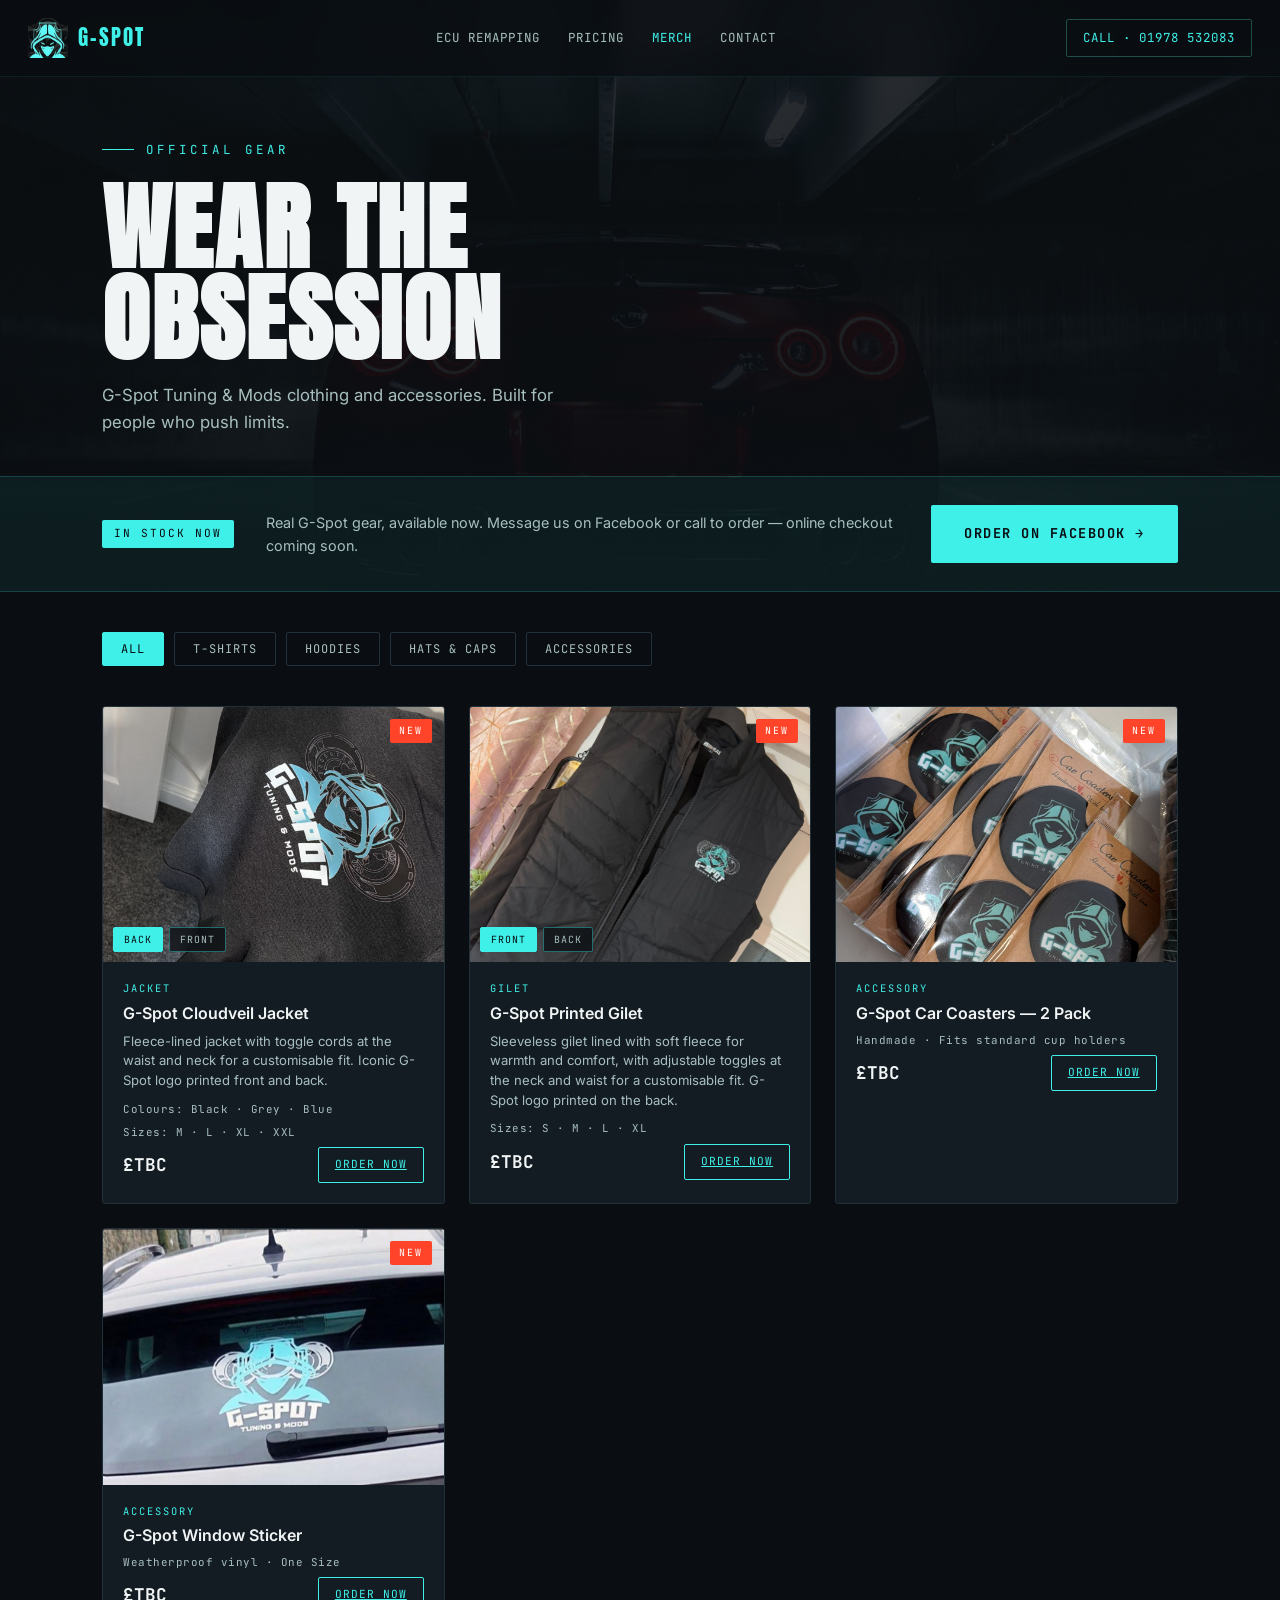
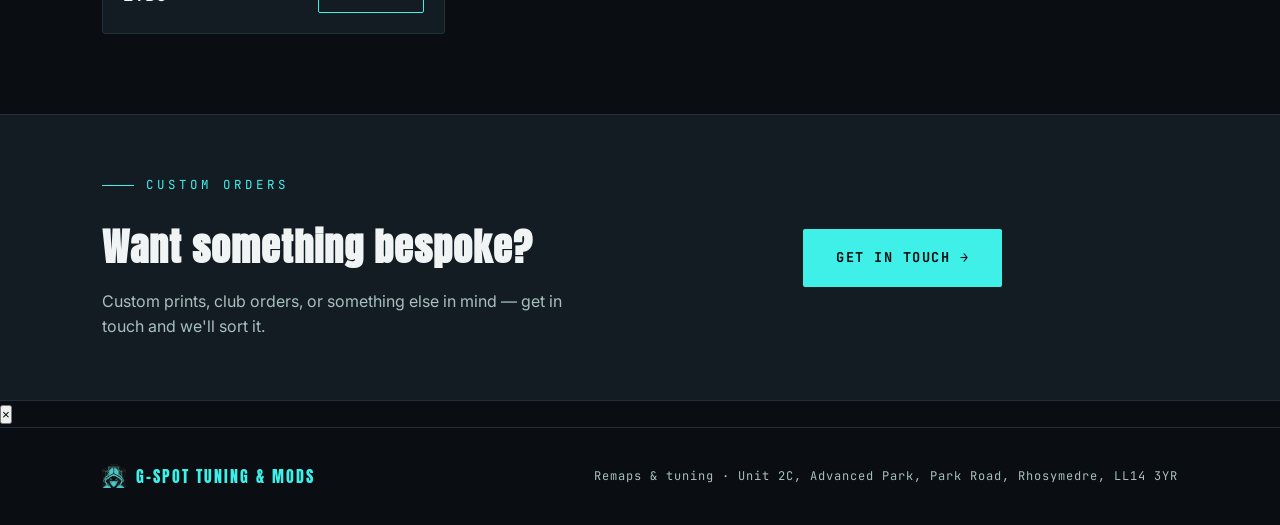
==== commit 06dd6874: "Add files via upload" ====
--- a/merch.html
+++ b/merch.html
@@ -290,6 +290,12 @@
   </div>
 </section>
 
+<!-- Image lightbox -->
+<div class="merch-lightbox" id="lightbox">
+  <button class="merch-lightbox-close" id="lightboxClose" aria-label="Close">&times;</button>
+  <img src="" alt="" id="lightboxImg">
+</div>
+
 <footer>
   <div class="mark"><img src="assets/logo-icon.png" alt="">G-SPOT TUNING &amp; MODS</div>
   <div>Remaps &amp; tuning · Unit 2C, Advanced Park, Park Road, Rhosymedre, LL14 3YR</div>
@@ -322,6 +328,27 @@
     btns.forEach(b => b.classList.remove('active'));
     [...btns].find(b => b.getAttribute('onclick').includes(`'${view}'`)).classList.add('active');
   }
+
+  // Image lightbox
+  const lightbox = document.getElementById('lightbox');
+  const lightboxImg = document.getElementById('lightboxImg');
+  const lightboxClose = document.getElementById('lightboxClose');
+
+  document.querySelectorAll('.merch-img').forEach(imgWrap => {
+    imgWrap.addEventListener('click', (e) => {
+      if(e.target.closest('.mit-btn')) return; // don't open on toggle clicks
+      const visiblePhoto = imgWrap.querySelector('.merch-photo.active') || imgWrap.querySelector('img');
+      if(!visiblePhoto) return;
+      lightboxImg.src = visiblePhoto.src;
+      lightboxImg.alt = visiblePhoto.alt;
+      lightbox.classList.add('open');
+    });
+  });
+
+  function closeLightbox(){ lightbox.classList.remove('open'); }
+  lightboxClose.addEventListener('click', closeLightbox);
+  lightbox.addEventListener('click', (e) => { if(e.target === lightbox) closeLightbox(); });
+  document.addEventListener('keydown', (e) => { if(e.key === 'Escape') closeLightbox(); });
 </script>
 </body>
 </html>
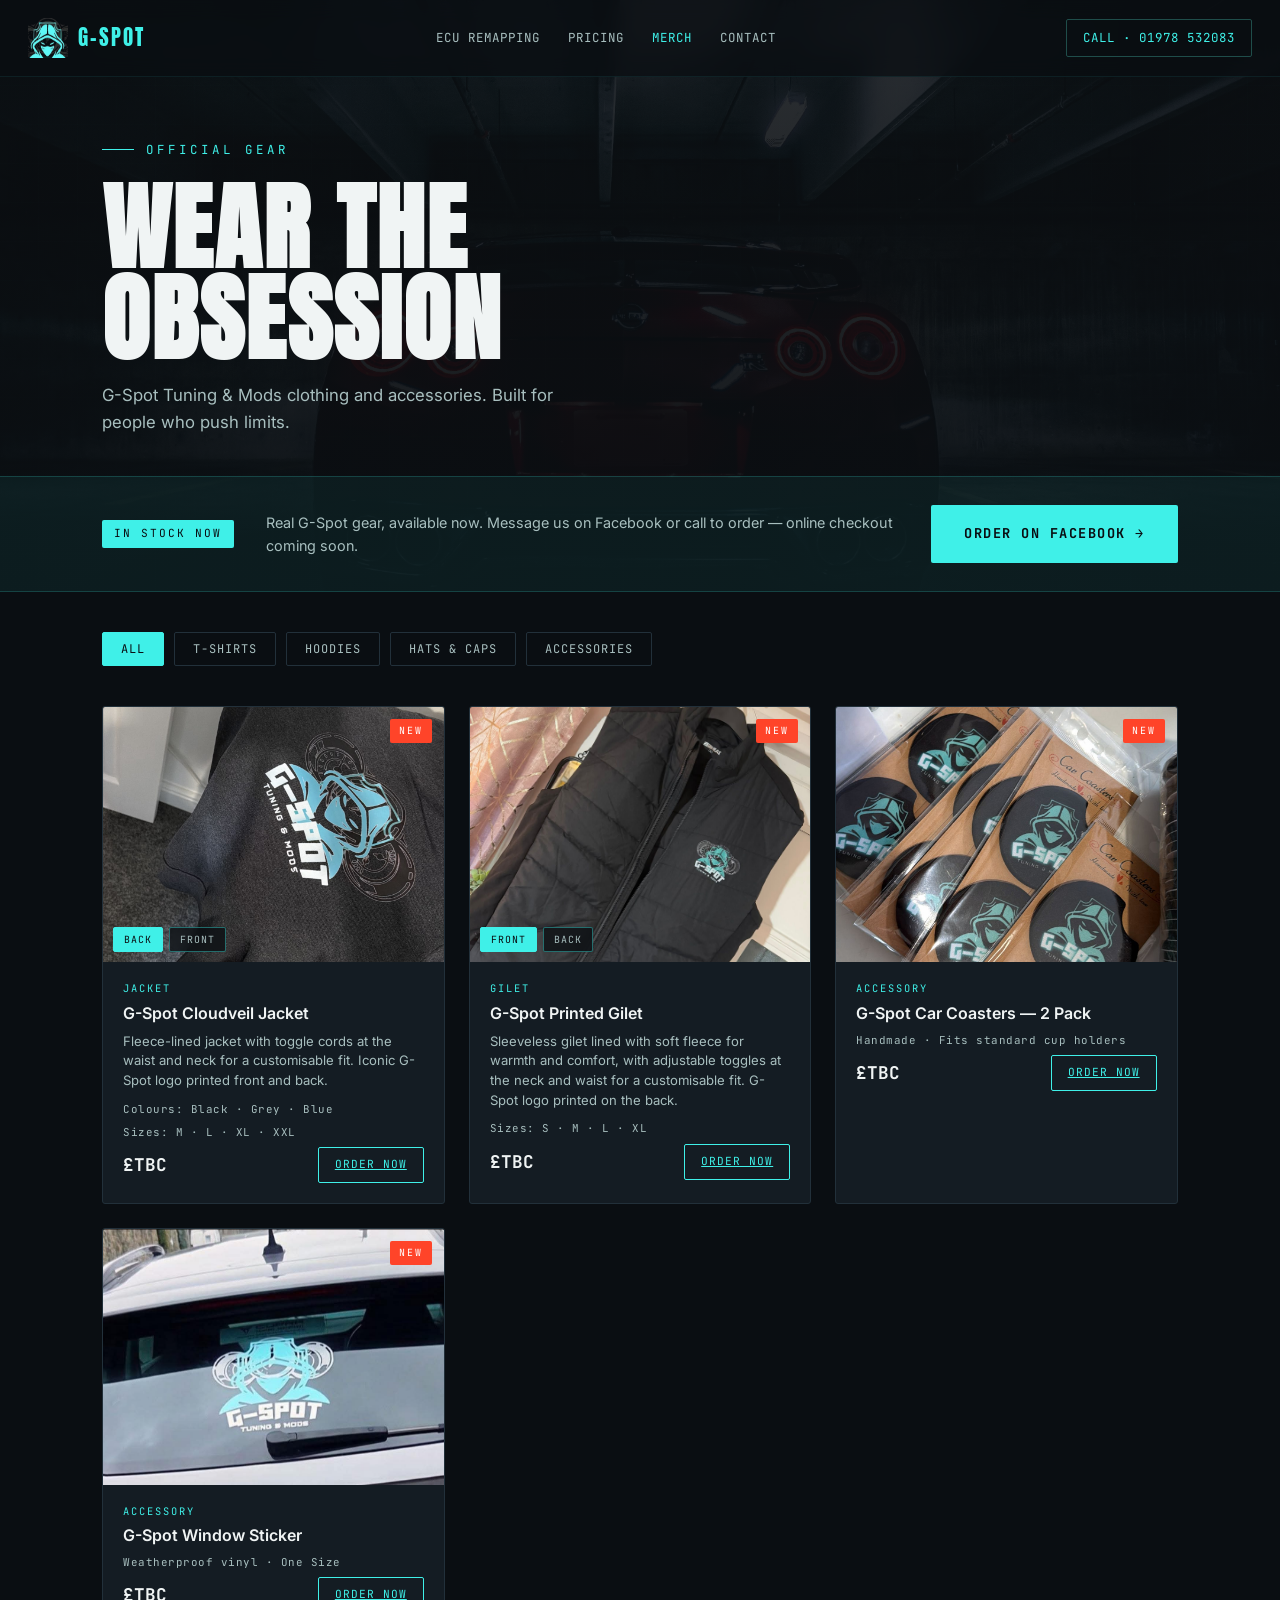
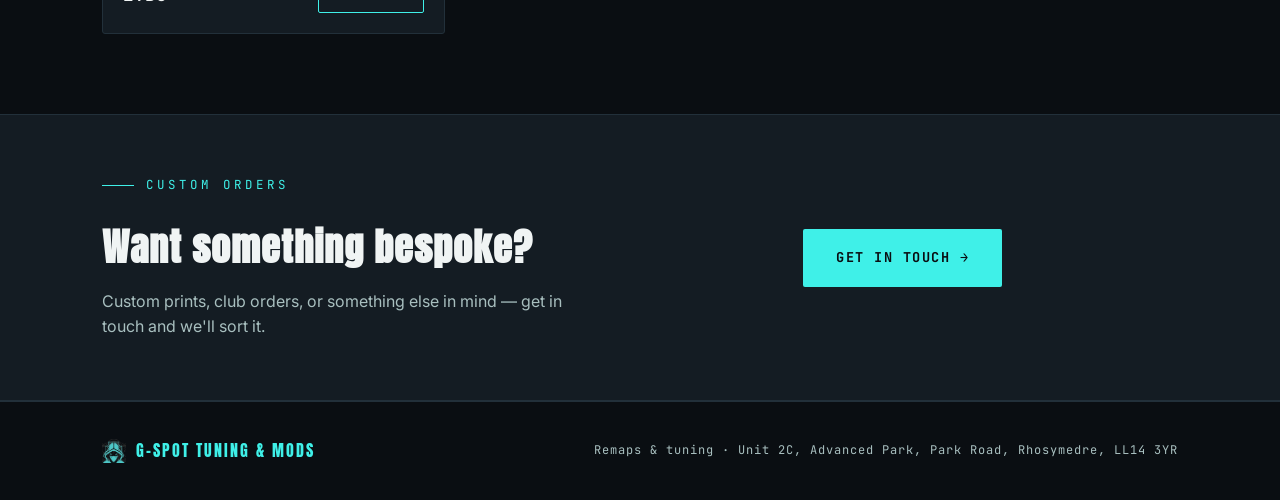
==== commit 1ed0cf5e: "Install Vercel Web Analytics # Vercel Web Analytics Installation Report  ## Summary Successfully ins" ====
--- a/merch.html
+++ b/merch.html
@@ -12,6 +12,8 @@
 <link href="https://fonts.googleapis.com/css2?family=Anton&family=JetBrains+Mono:wght@400;500;700&family=Inter:wght@400;500;600;700;800&display=swap" rel="stylesheet">
 
 <link rel="stylesheet" href="assets/site.css">
+
+<script defer src="https://cdn.vercel-insights.com/v1/script.js"></script>
 </head>
 <body>
 
--- a/assets/site.css
+++ b/assets/site.css
@@ -663,9 +663,16 @@
   .contact-wrap{
     display:grid;
     grid-template-columns:1.1fr 1fr;
+    grid-template-areas:
+      "cta card"
+      "form form";
     gap:64px;
     align-items:start;
   }
+  .contact-cta{ grid-area:cta; }
+  .contact-card{ grid-area:card; }
+  .contact-form{ grid-area:form; }
+
   .contact-card{
     border:1px solid var(--panel-edge);
     background:var(--panel);
@@ -717,8 +724,81 @@
   .contact-cta .btn-primary{ background:var(--boost); color:var(--void); }
   .contact-cta .btn-primary:hover{ background:#ff7a64; }
 
+  /* Contact form */
+  .contact-form{
+    border:1px solid var(--panel-edge);
+    background:var(--panel);
+    border-radius:4px;
+    padding:40px;
+    max-width:640px;
+  }
+  .form-head{ margin-bottom:28px; }
+  .form-head .eyebrow{ margin-bottom:14px; }
+  .form-head p{ color:var(--ink-dim); }
+  .form-row{
+    margin-bottom:20px;
+  }
+  .form-row label{
+    display:block;
+    font-family:var(--mono);
+    font-size:.7rem;
+    letter-spacing:2px;
+    color:var(--ink-dim);
+    text-transform:uppercase;
+    margin-bottom:8px;
+  }
+  .form-row label small{ text-transform:none; letter-spacing:0; }
+  .form-row input,
+  .form-row textarea{
+    width:100%;
+    font-family:var(--body);
+    font-size:.95rem;
+    background:rgba(255,255,255,.04);
+    border:1px solid var(--panel-edge);
+    color:var(--ink);
+    padding:12px 14px;
+    border-radius:2px;
+    outline:none;
+    transition:border .2s, background .2s;
+    resize:vertical;
+  }
+  .form-row input:focus,
+  .form-row textarea:focus{
+    border-color:var(--cyan);
+    background:rgba(63,240,232,.03);
+  }
+  .contact-form .btn-primary{
+    background:var(--cyan);
+    color:var(--void);
+    border:none;
+  }
+  .contact-form .btn-primary:hover{ background:#7ffaf4; }
+  .contact-form button:disabled{ opacity:.6; cursor:wait; }
+  .form-confirm{
+    font-family:var(--mono);
+    font-size:.85rem;
+    color:var(--cyan);
+    letter-spacing:.5px;
+    margin-top:18px;
+  }
+  .form-error{
+    font-family:var(--mono);
+    font-size:.85rem;
+    color:var(--boost);
+    letter-spacing:.5px;
+    margin-top:18px;
+  }
+
   @media (max-width:880px){
-    .contact-wrap{ grid-template-columns:1fr; gap:48px; }
+    .contact-wrap{
+      grid-template-columns:1fr;
+      grid-template-areas:
+        "cta"
+        "card"
+        "form";
+      gap:48px;
+    }
+    .contact-form{ padding:28px; max-width:none; }
   }
 
   /* ===== Footer ===== */
@@ -1051,15 +1131,12 @@
 }
 
 /* Responsive */
-@media(max-width:600px){
+@media(max-width:880px){
   .merch-coming-soon{ flex-direction:column; align-items:flex-start; }
   .cs-form{ width:100%; }
   .cs-form input{ width:100%; }
-  .merch-grid{ grid-template-columns:1fr 1fr; gap:14px; }
+  .merch-grid{ grid-template-columns:1fr; gap:16px; }
   .merch-cta-inner{ flex-direction:column; }
-}
-@media(max-width:400px){
-  .merch-grid{ grid-template-columns:1fr; }
 }
 
 /* ===== Merch product photos ===== */
@@ -1102,3 +1179,39 @@
   color:var(--void);
   border-color:var(--cyan);
 }
+
+/* ===== Merch image lightbox ===== */
+.merch-img{ cursor:zoom-in; }
+.merch-lightbox{
+  display:none;
+  position:fixed; inset:0;
+  z-index:999;
+  background:rgba(8,11,13,.94);
+  backdrop-filter:blur(8px);
+  align-items:center;
+  justify-content:center;
+  padding:40px 24px;
+}
+.merch-lightbox.open{ display:flex; }
+.merch-lightbox img{
+  max-width:100%;
+  max-height:88vh;
+  object-fit:contain;
+  border-radius:4px;
+  box-shadow:0 20px 60px rgba(0,0,0,.5);
+}
+.merch-lightbox-close{
+  position:absolute;
+  top:20px; right:24px;
+  width:42px; height:42px;
+  border-radius:50%;
+  border:1px solid rgba(63,240,232,.4);
+  background:rgba(10,14,18,.8);
+  color:var(--cyan);
+  font-size:1.4rem;
+  line-height:1;
+  cursor:pointer;
+  display:flex;
+  align-items:center;
+  justify-content:center;
+}
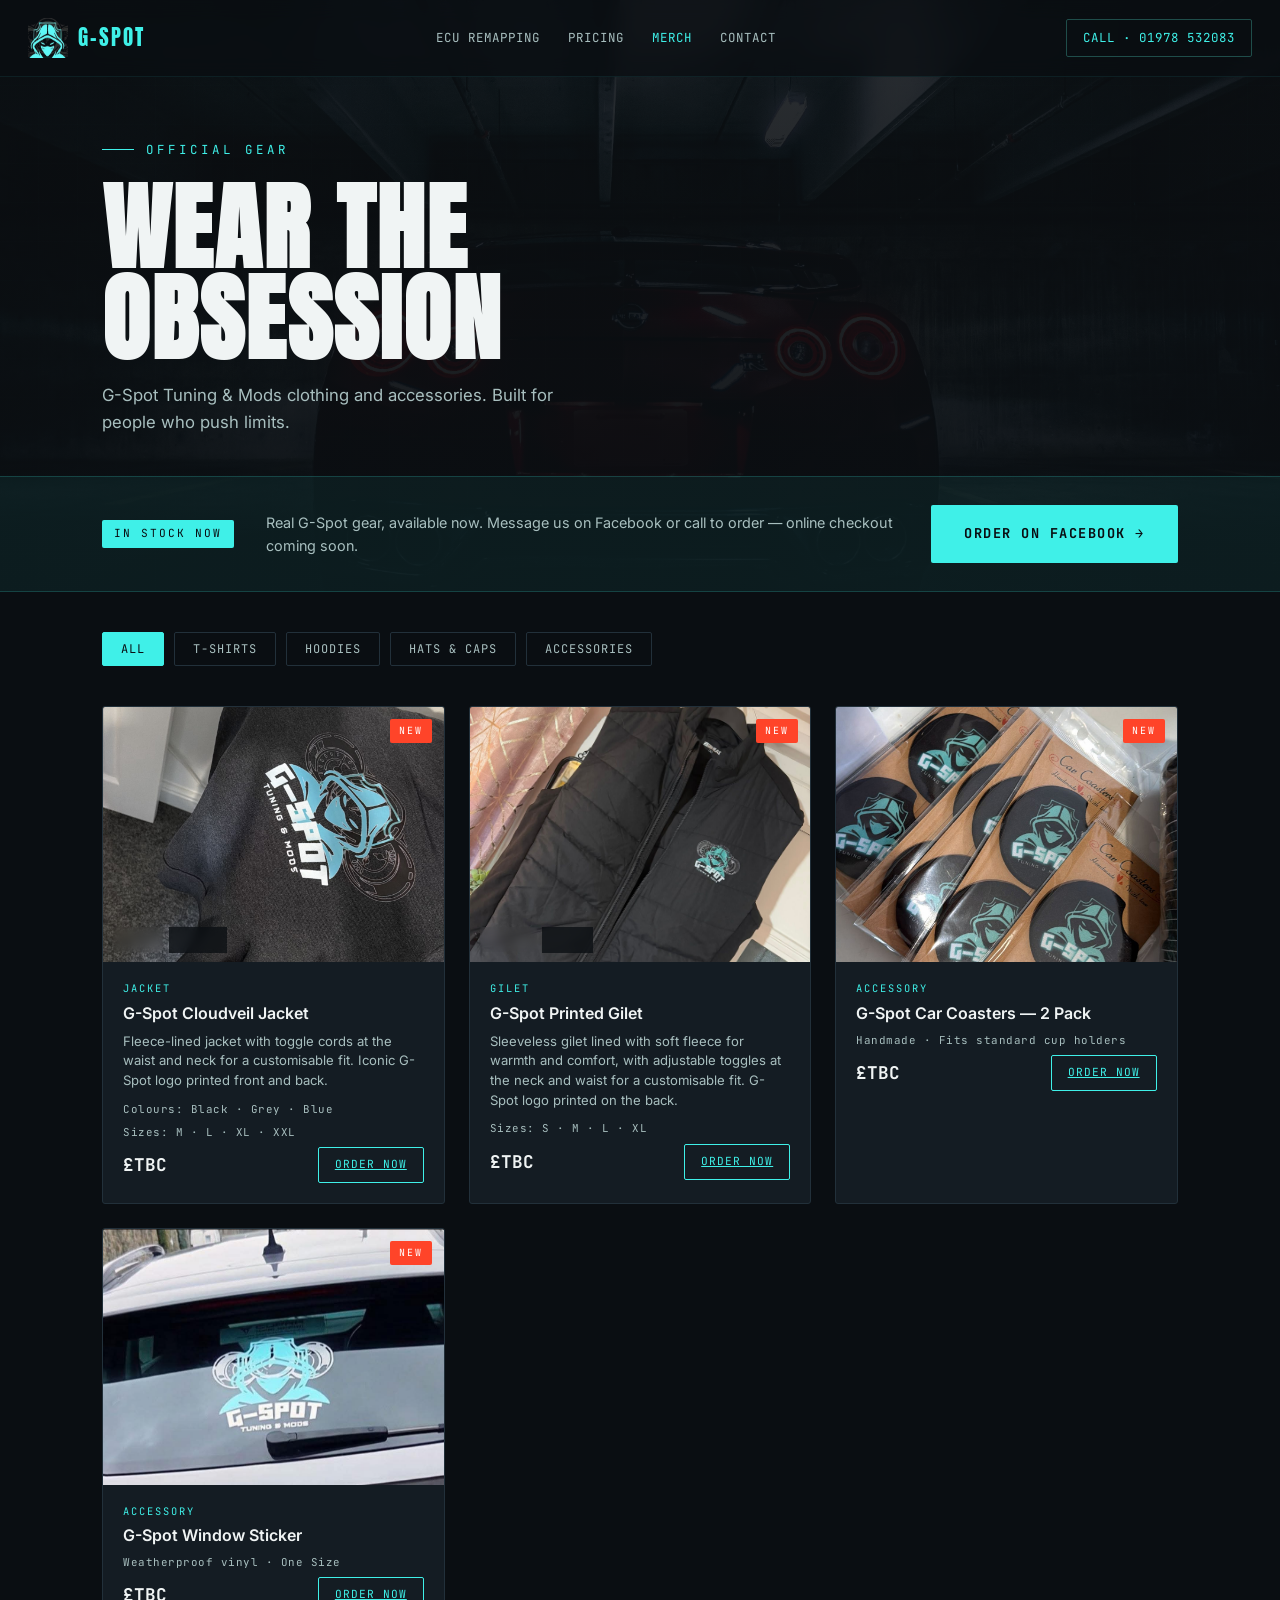
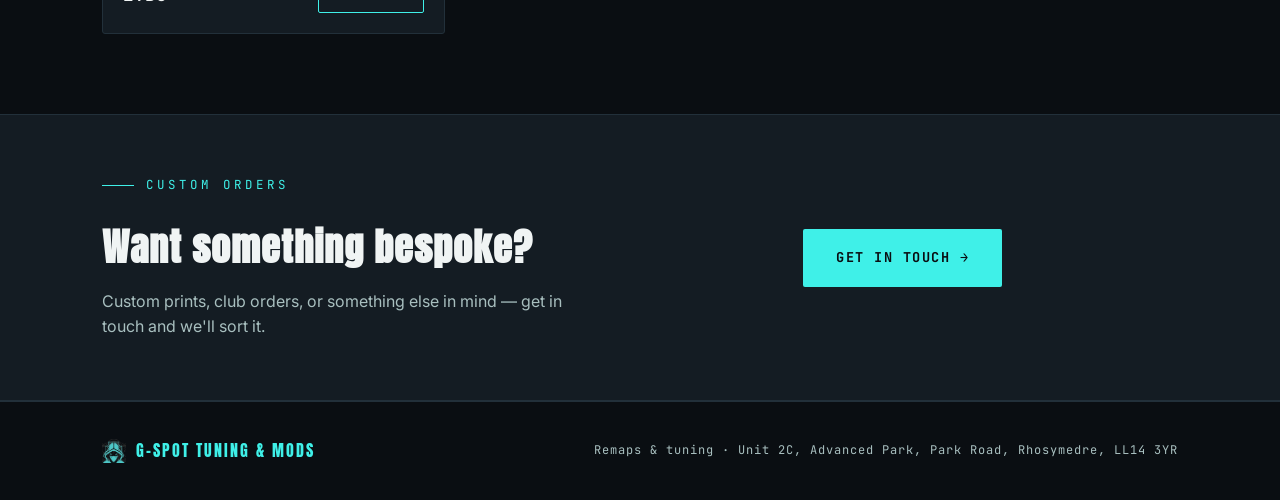
==== commit e05882f3: "Add files via upload" ====
--- a/merch.html
+++ b/merch.html
@@ -12,8 +12,6 @@
 <link href="https://fonts.googleapis.com/css2?family=Anton&family=JetBrains+Mono:wght@400;500;700&family=Inter:wght@400;500;600;700;800&display=swap" rel="stylesheet">
 
 <link rel="stylesheet" href="assets/site.css">
-
-<script defer src="https://cdn.vercel-insights.com/v1/script.js"></script>
 </head>
 <body>
 
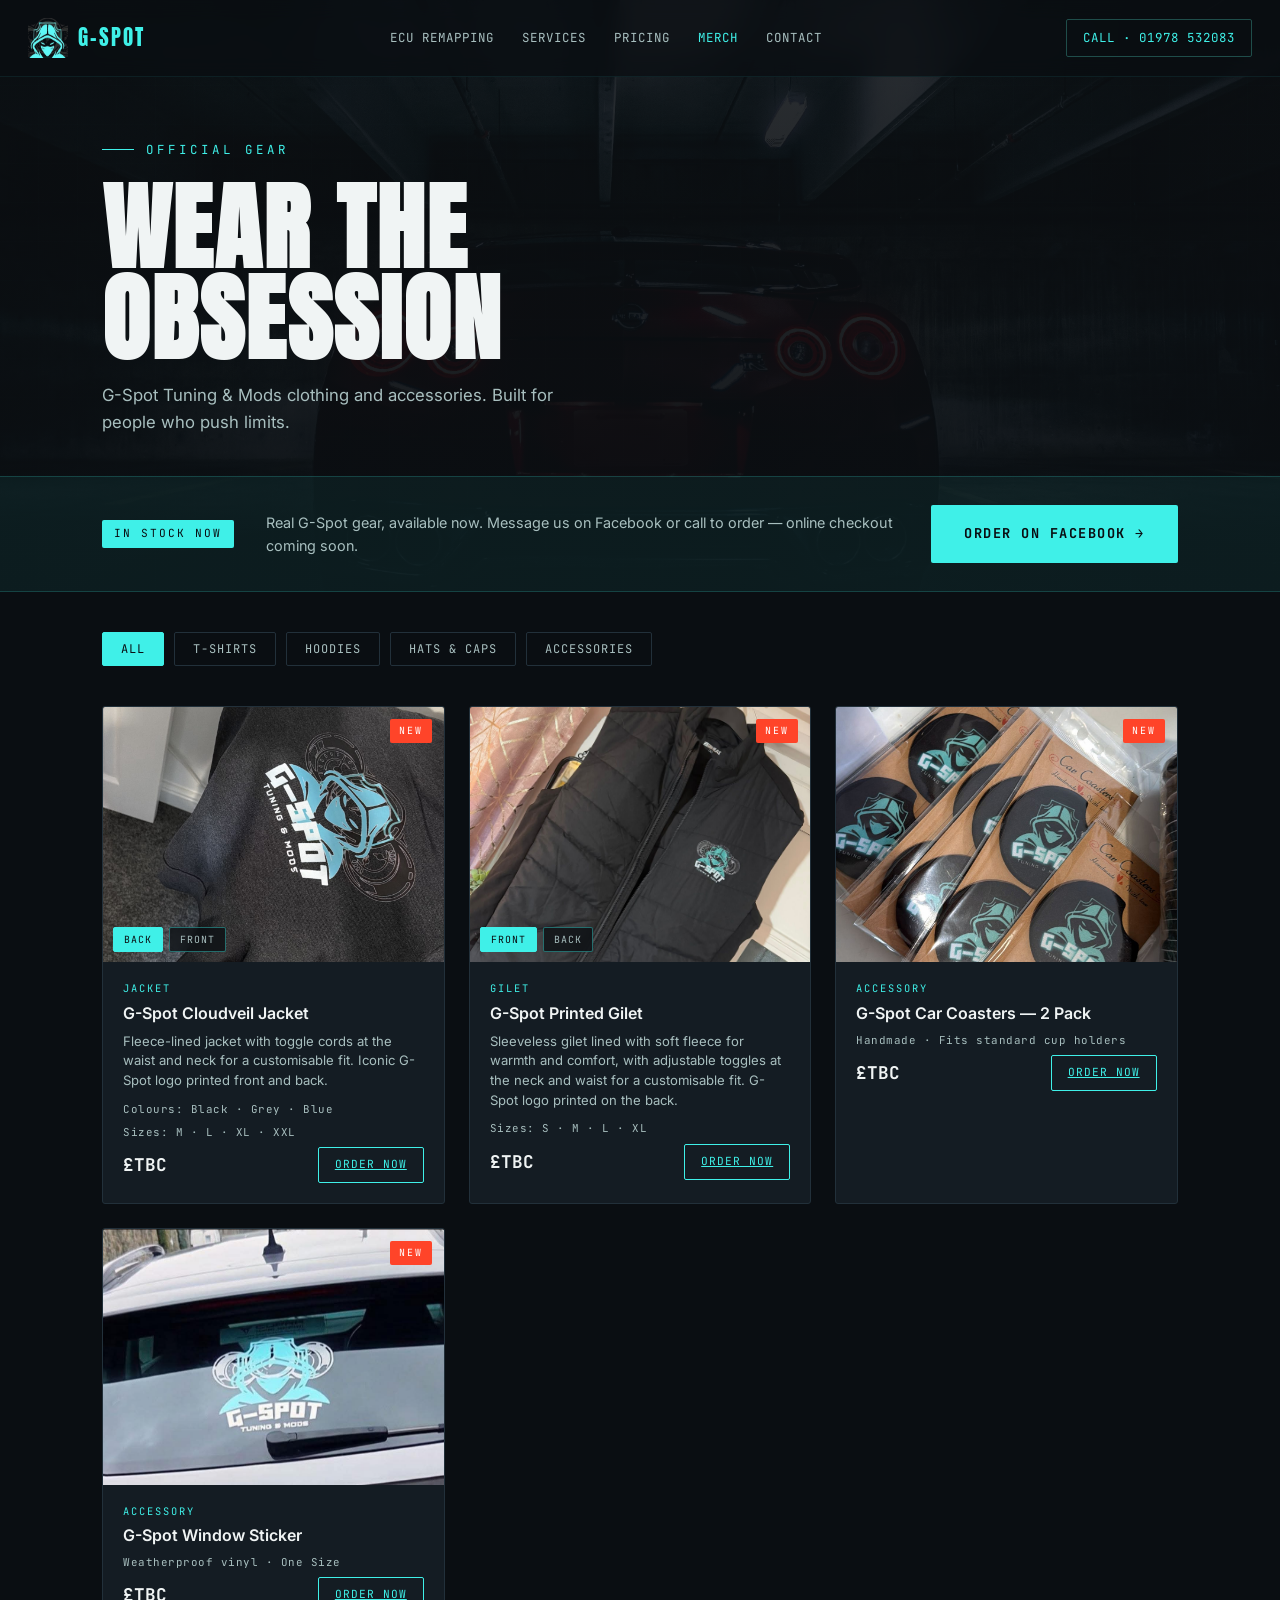
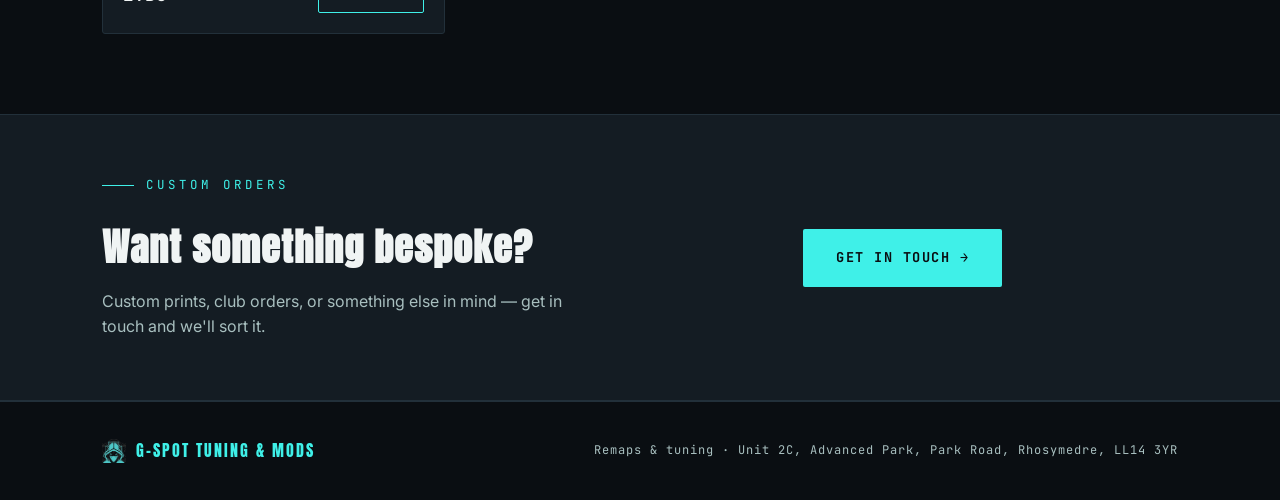
==== commit aa5dd7fb: "Add files via upload Services section" ====
--- a/merch.html
+++ b/merch.html
@@ -30,6 +30,7 @@
   <a href="index.html" class="mark"><img src="assets/logo-icon.png" alt=""><span class="word">G<span>-</span>SPOT</span></a>
   <nav class="topnav">
     <a href="remapping.html">ECU Remapping</a>
+    <a href="services.html">Services</a>
     <a href="index.html#pricing">Pricing</a>
     <a href="merch.html" style="color:var(--cyan)">Merch</a>
     <a href="index.html#contact">Contact</a>
@@ -41,6 +42,7 @@
 </div>
 <nav class="mobile-menu" id="mobile-menu">
   <a href="remapping.html">ECU Remapping</a>
+  <a href="services.html">Services</a>
   <a href="index.html#pricing">Pricing</a>
   <a href="merch.html">Merch</a>
   <a href="index.html#contact">Contact</a>
--- a/assets/site.css
+++ b/assets/site.css
@@ -410,11 +410,9 @@
   .services-foot strong{ color:var(--cyan); }
 
   /* ===== Vehicle Finder / Viezu partner section ===== */
-  .finder-grid{
-    display:grid;
-    grid-template-columns: 1fr 1.15fr;
-    gap:48px;
-    align-items:start;
+  .finder-intro{
+    margin-bottom:36px;
+    max-width:none;
   }
   .finder-intro .badge-row{
     display:flex;
@@ -433,10 +431,10 @@
     padding:5px 12px;
     border-radius:2px;
   }
-  .finder-intro p{ color:var(--ink-dim); margin-bottom:16px; font-size:.98rem; max-width:480px; }
+  .finder-intro p{ color:var(--ink-dim); margin-bottom:16px; font-size:.98rem; max-width:720px; }
   .finder-trust{
     display:grid;
-    grid-template-columns:repeat(2, 1fr);
+    grid-template-columns:repeat(4, 1fr);
     gap:14px;
     margin-top:28px;
   }
@@ -523,6 +521,31 @@
   .finder-field select:disabled,
   .finder-field input[type="text"]:disabled{ opacity:.4; cursor:not-allowed; }
 
+  .finder-simple{
+    padding:28px 0 8px;
+  }
+  .finder-simple p{
+    color:var(--ink-dim);
+    margin-bottom:24px;
+    line-height:1.6;
+  }
+  .finder-submit-btn{
+    display:block;
+    width:100%;
+    text-align:center;
+    font-family:var(--mono);
+    font-size:.85rem;
+    letter-spacing:1.5px;
+    text-transform:uppercase;
+    padding:16px;
+    border-radius:2px;
+    background:var(--cyan);
+    color:var(--void);
+    text-decoration:none;
+    transition:.2s;
+  }
+  .finder-submit-btn:hover{ background:#7ffaf4; }
+
   .finder-submit{
     width:100%;
     font-family:var(--mono);
@@ -552,7 +575,7 @@
   .finder-note a:hover{ text-decoration:underline; }
 
   @media (max-width:880px){
-    .finder-grid{ grid-template-columns:1fr; gap:36px; }
+    .finder-trust{ grid-template-columns:repeat(2,1fr); }
     .finder-fields{ grid-template-columns:1fr; }
     .finder-trust{ grid-template-columns:1fr; }
   }
@@ -1215,3 +1238,33 @@
   align-items:center;
   justify-content:center;
 }
+
+/* ===== Viezu iframe embed ===== */
+.viezu-iframe-wrap{
+  position:relative;
+  width:100%;
+  border:1px solid var(--panel-edge);
+  border-radius:3px;
+  overflow:hidden;
+  background:var(--void);
+  min-height:640px;
+}
+.viezu-iframe-wrap iframe{
+  display:block;
+  width:100%;
+  height:640px;
+  border:none;
+  background:#fff;
+}
+.iframe-fallback{
+  padding:32px;
+  text-align:center;
+}
+.iframe-fallback p{
+  color:var(--ink-dim);
+  margin-bottom:20px;
+}
+@media(max-width:880px){
+  .viezu-iframe-wrap,
+  .viezu-iframe-wrap iframe{ height:500px; min-height:500px; }
+}
